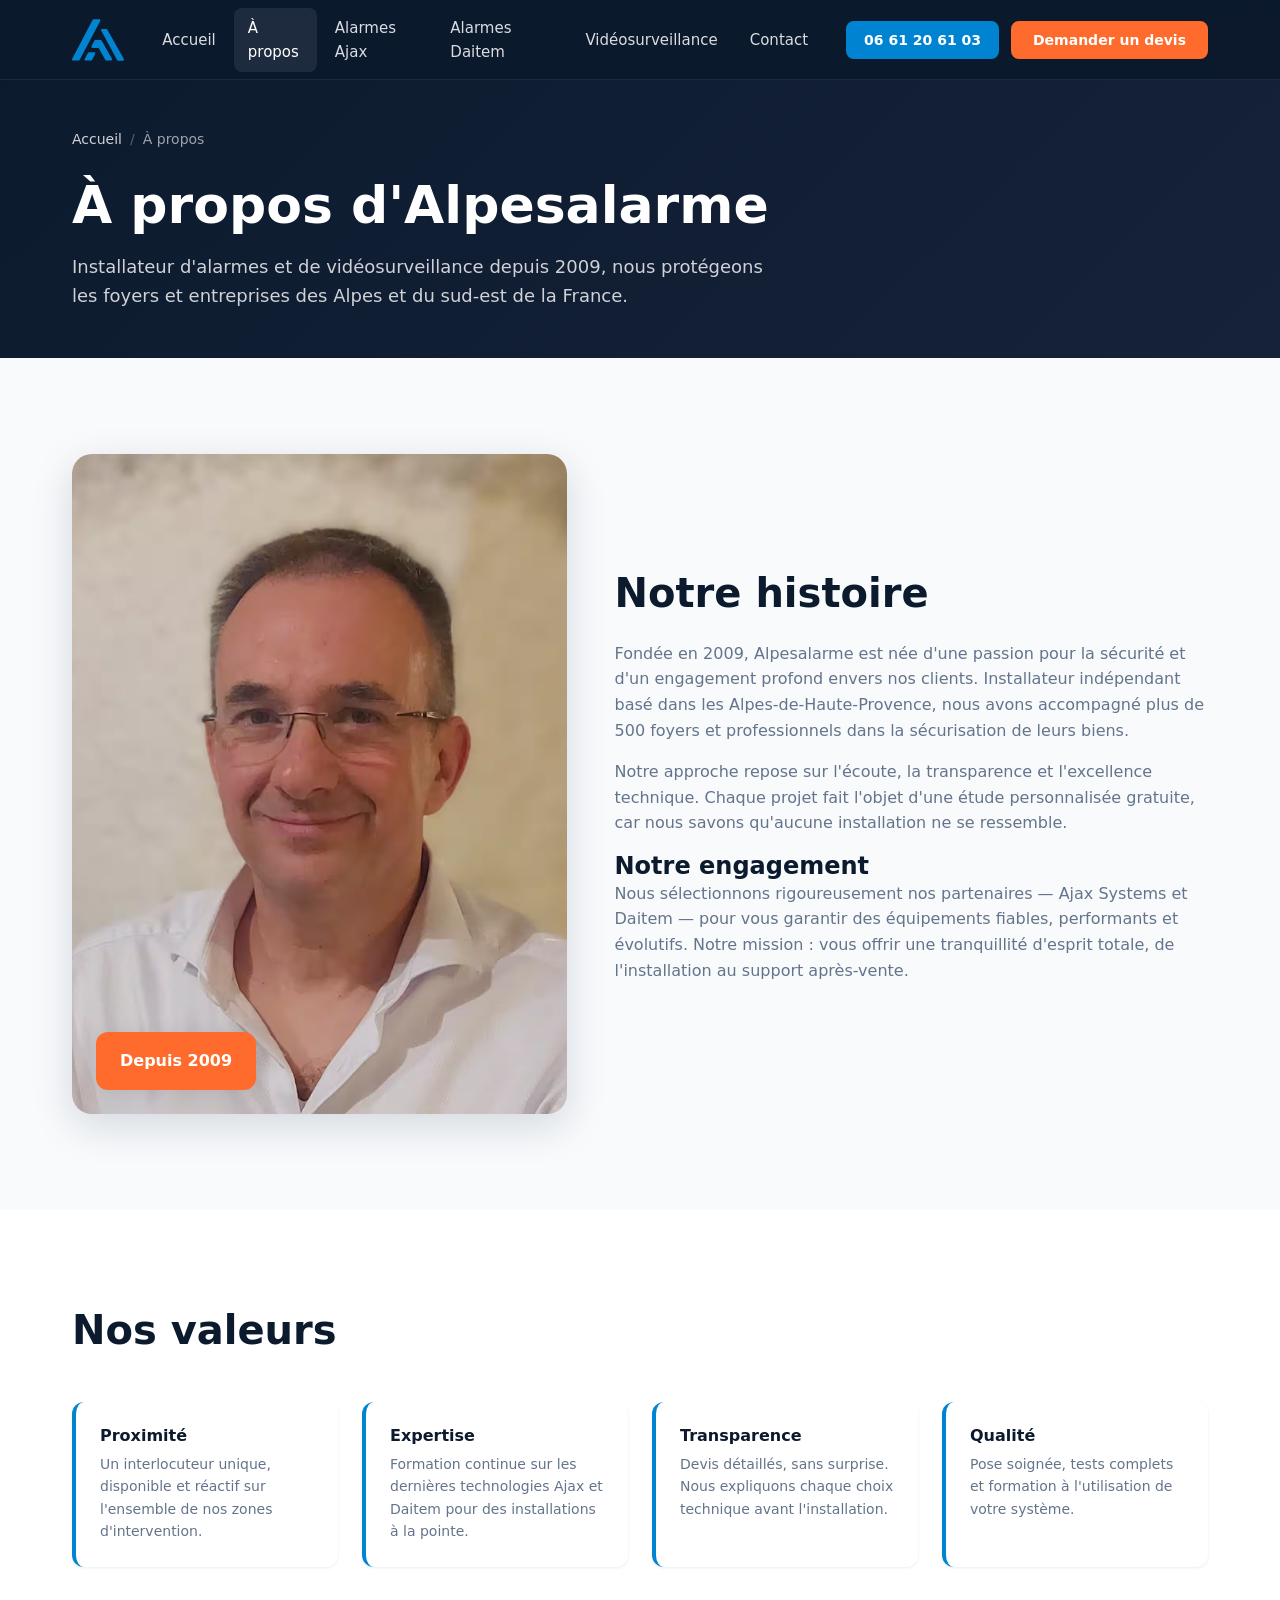
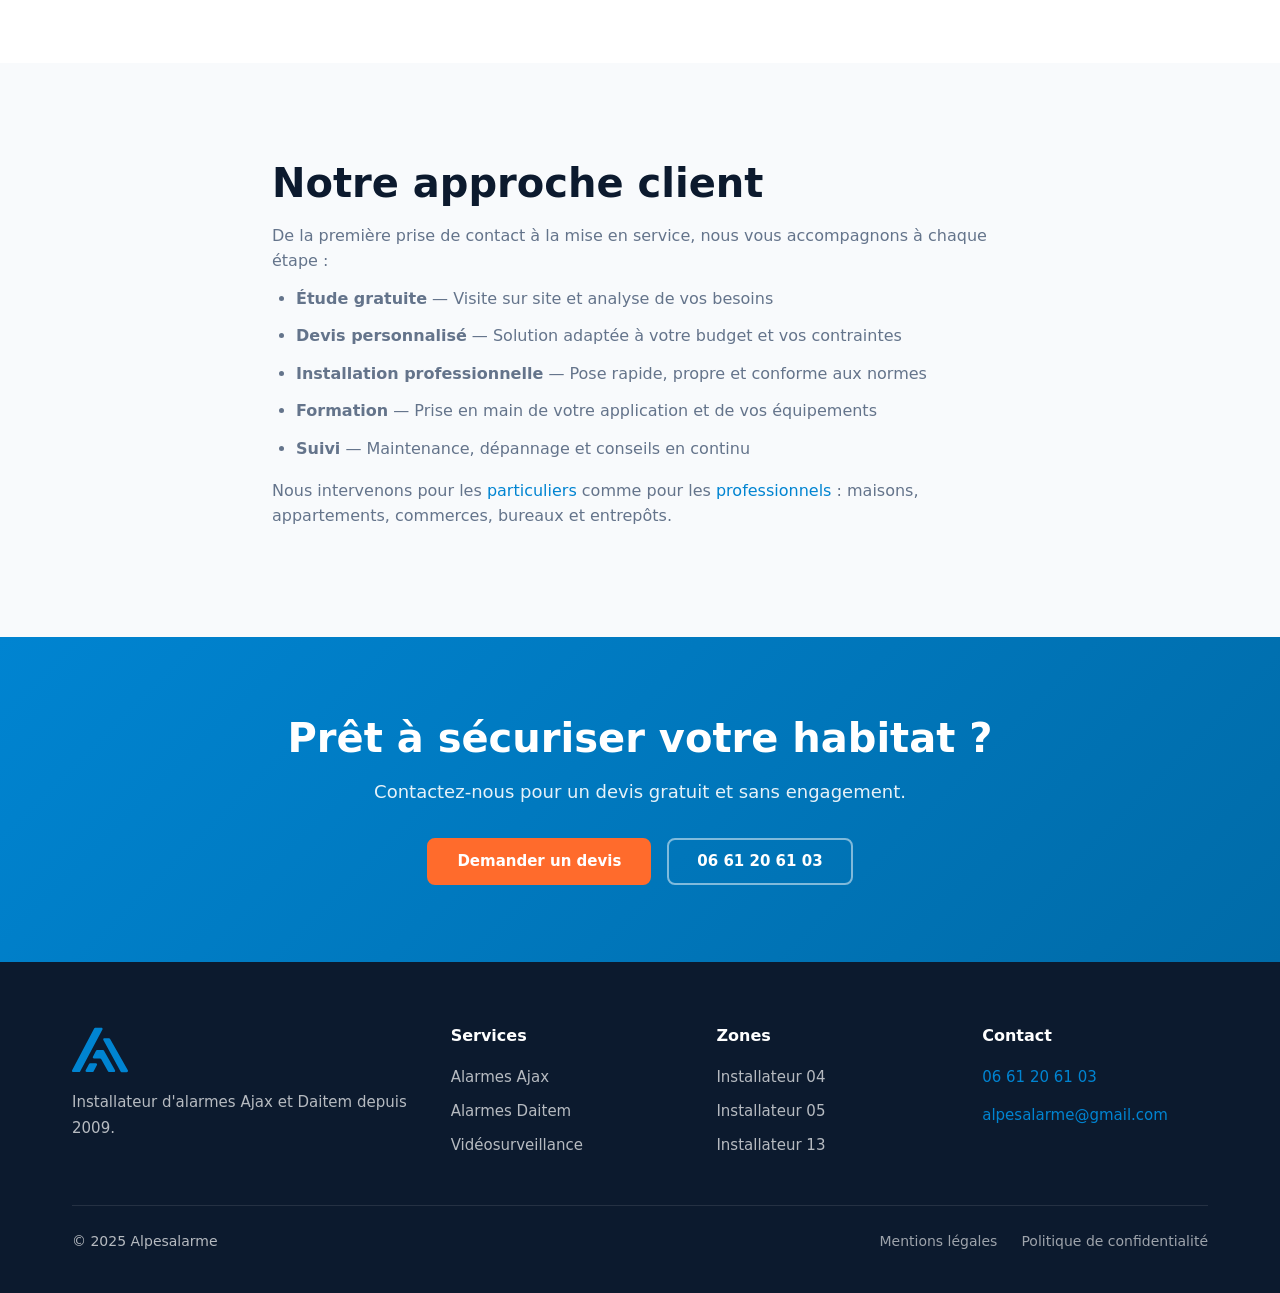
==== about.html @ 45bf49f5 "feat(UI): better UI" ====
<!DOCTYPE html>
<html lang="fr">

<head>
  <meta charset="UTF-8">
  <meta name="viewport" content="width=device-width, initial-scale=1.0">
  <title>À propos — Installateur alarme depuis 2009 | Alpesalarme</title>
  <meta name="description"
    content="Découvrez Alpesalarme, installateur d'alarmes et vidéosurveillance depuis 2009 dans les Alpes-de-Haute-Provence, Hautes-Alpes et Bouches-du-Rhône. Expertise, proximité et confiance.">
  <link rel="canonical" href="https://www.alpesalarme.fr/about.html">
  <link rel="icon" href="assets/logo.svg" type="image/svg+xml">
  <meta property="og:title" content="À propos d'Alpesalarme — Installateur depuis 2009">
  <meta property="og:description"
    content="Plus de 15 ans d'expérience en installation d'alarmes Ajax et Daitem dans le sud-est de la France.">
  <meta property="og:url" content="https://www.alpesalarme.fr/about.html">
  <meta property="og:image" content="https://www.alpesalarme.fr/assets/profile.avif">
  <link rel="stylesheet" href="css/main.css">
  <script type="application/ld+json">
  {"@context":"https://schema.org","@type":"LocalBusiness","name":"Alpesalarme","url":"https://www.alpesalarme.fr/about.html","telephone":"+33492681234","foundingDate":"2009","description":"Installateur d'alarmes et vidéosurveillance depuis 2009"}
  </script>
</head>

<body>
  <a href="#main" class="skip-link">Aller au contenu principal</a>
  <header class="header" role="banner">
    <div class="container header__inner">
      <a href="index.html" class="header__logo"><img src="assets/logo.svg" alt="Logo Alpesalarme" width="56"
          height="44"></a>
      <nav class="header__nav" aria-label="Navigation principale">
        <ul class="header__nav-list">
          <li><a href="index.html" class="header__nav-link">Accueil</a></li>
          <li><a href="about.html" class="header__nav-link header__nav-link--active">À propos</a></li>
          <li><a href="ajax.html" class="header__nav-link">Alarmes Ajax</a></li>
          <li><a href="daitem.html" class="header__nav-link">Alarmes Daitem</a></li>
          <li><a href="videosurveillance.html" class="header__nav-link">Vidéosurveillance</a></li>
          <li><a href="contact.html" class="header__nav-link">Contact</a></li>
        </ul>
      </nav>
      <div class="header__actions">
        <div class="header__phone"><a href="tel:+33661206103" class="btn btn--phone btn--sm">06 61 20 61 03</a></div>
        <a href="contact.html" class="btn btn--primary btn--sm header__cta">Demander un devis</a>
        <button class="header__burger" aria-label="Ouvrir le menu"
          aria-expanded="false"><span></span><span></span><span></span></button>
      </div>
    </div>
  </header>
  <nav class="mobile-nav" aria-label="Navigation mobile">
    <ul class="mobile-nav__list">
      <li><a href="index.html" class="mobile-nav__link">Accueil</a></li>
      <li><a href="about.html" class="mobile-nav__link">À propos</a></li>
      <li><a href="ajax.html" class="mobile-nav__link">Alarmes Ajax</a></li>
      <li><a href="daitem.html" class="mobile-nav__link">Alarmes Daitem</a></li>
      <li><a href="videosurveillance.html" class="mobile-nav__link">Vidéosurveillance</a></li>
      <li><a href="contact.html" class="mobile-nav__link">Contact</a></li>
    </ul>
    <div class="mobile-nav__cta">
      <a href="tel:+33492681234" class="btn btn--phone">Appeler</a>
      <a href="contact.html" class="btn btn--primary">Devis gratuit</a>
    </div>
  </nav>

  <main id="main">
    <header class="page-hero">
      <div class="container">
        <nav class="breadcrumb" aria-label="Fil d'Ariane">
          <a href="index.html">Accueil</a><span class="breadcrumb__sep">/</span><span>À propos</span>
        </nav>
        <h1>À propos d'Alpesalarme</h1>
        <p class="page-hero__intro">Installateur d'alarmes et de vidéosurveillance depuis 2009, nous protégeons les
          foyers et entreprises des Alpes et du sud-est de la France.</p>
      </div>
    </header>

    <section>
      <div class="container">
        <div class="about-grid">
          <div class="about__image reveal">
            <img src="assets/profile.avif" alt="Dirigeant et installateur Alpesalarme — expert sécurité depuis 2009"
              width="600" height="800" loading="eager">
            <div class="about__badge">Depuis 2009</div>
          </div>
          <div class="about__content reveal">
            <h2>Notre histoire</h2>
            <p>Fondée en 2009, Alpesalarme est née d'une passion pour la sécurité et d'un engagement profond envers nos
              clients. Installateur indépendant basé dans les Alpes-de-Haute-Provence, nous avons accompagné plus de 500
              foyers et professionnels dans la sécurisation de leurs biens.</p>
            <p>Notre approche repose sur l'écoute, la transparence et l'excellence technique. Chaque projet fait l'objet
              d'une étude personnalisée gratuite, car nous savons qu'aucune installation ne se ressemble.</p>
            <h3>Notre engagement</h3>
            <p>Nous sélectionnons rigoureusement nos partenaires — Ajax Systems et Daitem — pour vous garantir des
              équipements fiables, performants et évolutifs. Notre mission : vous offrir une tranquillité d'esprit
              totale, de l'installation au support après-vente.</p>
          </div>
        </div>
      </div>
    </section>

    <section>
      <div class="container">
        <h2 class="section-title reveal">Nos valeurs</h2>
        <div class="why-grid">
          <article class="why-item reveal">
            <h3>Proximité</h3>
            <p>Un interlocuteur unique, disponible et réactif sur l'ensemble de nos zones d'intervention.</p>
          </article>
          <article class="why-item reveal">
            <h3>Expertise</h3>
            <p>Formation continue sur les dernières technologies Ajax et Daitem pour des installations à la pointe.</p>
          </article>
          <article class="why-item reveal">
            <h3>Transparence</h3>
            <p>Devis détaillés, sans surprise. Nous expliquons chaque choix technique avant l'installation.</p>
          </article>
          <article class="why-item reveal">
            <h3>Qualité</h3>
            <p>Pose soignée, tests complets et formation à l'utilisation de votre système.</p>
          </article>
        </div>
      </div>
    </section>

    <section>
      <div class="container content-block reveal">
        <h2>Notre approche client</h2>
        <p>De la première prise de contact à la mise en service, nous vous accompagnons à chaque étape :</p>
        <ul>
          <li><strong>Étude gratuite</strong> — Visite sur site et analyse de vos besoins</li>
          <li><strong>Devis personnalisé</strong> — Solution adaptée à votre budget et vos contraintes</li>
          <li><strong>Installation professionnelle</strong> — Pose rapide, propre et conforme aux normes</li>
          <li><strong>Formation</strong> — Prise en main de votre application et de vos équipements</li>
          <li><strong>Suivi</strong> — Maintenance, dépannage et conseils en continu</li>
        </ul>
        <p>Nous intervenons pour les <a href="ajax.html">particuliers</a> comme pour les <a
            href="contact.html">professionnels</a> : maisons, appartements, commerces, bureaux et entrepôts.</p>
      </div>
    </section>

    <section class="cta-banner">
      <div class="container">
        <h2>Prêt à sécuriser votre habitat ?</h2>
        <p>Contactez-nous pour un devis gratuit et sans engagement.</p>
        <div class="cta-banner__actions">
          <a href="contact.html" class="btn btn--primary">Demander un devis</a>
          <a href="tel:+33661206103" class="btn btn--secondary">06 61 20 61 03</a>
        </div>
      </div>
    </section>
  </main>

  <footer class="footer" role="contentinfo">
    <div class="container">
      <div class="footer__grid">
        <div class="footer__brand"><img src="assets/logo.svg" alt="Alpesalarme" width="56" height="44" loading="lazy">
          <p>Installateur d'alarmes Ajax et Daitem depuis 2009.</p>
        </div>
        <div>
          <h4>Services</h4>
          <nav class="footer__links"><a href="ajax.html">Alarmes Ajax</a><a href="daitem.html">Alarmes Daitem</a><a
              href="videosurveillance.html">Vidéosurveillance</a></nav>
        </div>
        <div>
          <h4>Zones</h4>
          <nav class="footer__links"><a href="installateur-alarme-04.html">Installateur 04</a><a
              href="installateur-alarme-05.html">Installateur 05</a><a href="installateur-alarme-13.html">Installateur
              13</a></nav>
        </div>
        <div>
          <h4>Contact</h4>
          <div class="footer__contact-item"><a href="tel:+33661206103">06 61 20 61 03</a></div>
          <div class="footer__contact-item"><a href="mailto:alpesalarme@gmail.com">alpesalarme@gmail.com</a></div>
        </div>
      </div>
      <div class="footer__bottom">
        <p>&copy; 2025 Alpesalarme</p>
        <nav class="footer__legal"><a href="mentions-legales.html">Mentions légales</a><a
            href="politique-confidentialite.html">Politique de confidentialité</a></nav>
      </div>
    </div>
  </footer>
  <script src="js/main.js" defer></script>
</body>

</html>
---- css/main.css ----
/* ==========================================================================
   Alpesalarme — Styles principaux
   ========================================================================== */

:root {
  --color-primary: #0084d1;
  --color-primary-dark: #006ba8;
  --color-primary-light: #e6f4fc;
  --color-accent: #ff6b2c;
  --color-accent-dark: #e55a1f;
  --color-dark: #0c1a2e;
  --color-dark-secondary: #152238;
  --color-dark-tertiary: #1e3050;
  --color-white: #ffffff;
  --color-gray-50: #f8fafc;
  --color-gray-100: #f1f5f9;
  --color-gray-200: #e2e8f0;
  --color-gray-400: #94a3b8;
  --color-gray-600: #64748b;
  --color-gray-800: #1e293b;
  --color-success: #10b981;
  --font-sans: system-ui, -apple-system, "Segoe UI", Roboto, "Helvetica Neue", Arial, sans-serif;
  --shadow-sm: 0 1px 3px rgba(12, 26, 46, 0.08);
  --shadow-md: 0 4px 20px rgba(12, 26, 46, 0.1);
  --shadow-lg: 0 12px 40px rgba(12, 26, 46, 0.15);
  --radius-sm: 8px;
  --radius-md: 12px;
  --radius-lg: 20px;
  --header-height: 80px;
  --transition: 0.3s cubic-bezier(0.4, 0, 0.2, 1);
  --container-max: 1200px;
  --container-narrow: 900px;
}

*, *::before, *::after {
  box-sizing: border-box;
  margin: 0;
  padding: 0;
}

html {
  scroll-behavior: smooth;
  -webkit-text-size-adjust: 100%;
}

body {
  font-family: var(--font-sans);
  font-size: 1rem;
  line-height: 1.6;
  color: var(--color-gray-800);
  background: var(--color-white);
  overflow-x: hidden;
}

img {
  max-width: 100%;
  height: auto;
  display: block;
}

a {
  color: var(--color-primary);
  text-decoration: none;
  transition: color var(--transition);
}

a:hover {
  color: var(--color-primary-dark);
}

ul {
  list-style: none;
}

/* Accessibilité */
.skip-link {
  position: absolute;
  top: -100%;
  left: 1rem;
  z-index: 9999;
  padding: 0.75rem 1.25rem;
  background: var(--color-accent);
  color: var(--color-white);
  border-radius: var(--radius-sm);
  font-weight: 600;
}

.skip-link:focus {
  top: 1rem;
}

:focus-visible {
  outline: 2px solid var(--color-primary);
  outline-offset: 2px;
}

/* Typographie */
h1, h2, h3, h4 {
  color: var(--color-dark);
  line-height: 1.2;
  font-weight: 700;
}

h1 { font-size: clamp(2rem, 5vw, 3.25rem); }
h2 { font-size: clamp(1.75rem, 3.5vw, 2.5rem); }
h3 { font-size: clamp(1.25rem, 2.5vw, 1.5rem); }

p { margin-bottom: 1rem; }
p:last-child { margin-bottom: 0; }

.section-label {
  display: inline-block;
  font-size: 0.8125rem;
  font-weight: 600;
  text-transform: uppercase;
  letter-spacing: 0.1em;
  color: var(--color-primary);
  margin-bottom: 0.75rem;
}

.section-title {
  margin-bottom: 1rem;
}

.section-intro {
  font-size: 1.125rem;
  color: var(--color-gray-600);
  max-width: 640px;
}

.text-center { text-align: center; }
.text-center .section-intro { margin-inline: auto; }

/* Layout */
.container {
  width: 100%;
  max-width: var(--container-max);
  margin-inline: auto;
  padding-inline: clamp(1.25rem, 4vw, 2rem);
}

.container--narrow {
  max-width: var(--container-narrow);
}

section {
  padding-block: clamp(4rem, 8vw, 6rem);
}

section:nth-child(even) {
  background: var(--color-gray-50);
}

/* Boutons */
.btn {
  display: inline-flex;
  align-items: center;
  justify-content: center;
  gap: 0.5rem;
  padding: 0.875rem 1.75rem;
  font-family: inherit;
  font-size: 0.9375rem;
  font-weight: 600;
  line-height: 1;
  border: 2px solid transparent;
  border-radius: var(--radius-sm);
  cursor: pointer;
  transition: all var(--transition);
  white-space: nowrap;
  text-decoration: none;
}

.btn--primary {
  background: var(--color-accent);
  color: var(--color-white);
  border-color: var(--color-accent);
}

.btn--primary:hover {
  background: var(--color-accent-dark);
  border-color: var(--color-accent-dark);
  color: var(--color-white);
  transform: translateY(-2px);
  box-shadow: var(--shadow-md);
}

.btn--secondary {
  background: transparent;
  color: var(--color-white);
  border-color: rgba(255, 255, 255, 0.5);
}

.btn--secondary:hover {
  background: rgba(255, 255, 255, 0.1);
  border-color: var(--color-white);
  color: var(--color-white);
}

.btn--outline {
  background: transparent;
  color: var(--color-primary);
  border-color: var(--color-primary);
}

.btn--outline:hover {
  background: var(--color-primary);
  color: var(--color-white);
  transform: translateY(-2px);
}

.btn--dark {
  background: var(--color-dark);
  color: var(--color-white);
  border-color: var(--color-dark);
}

.btn--dark:hover {
  background: var(--color-dark-secondary);
  color: var(--color-white);
}

.btn--phone {
  background: var(--color-primary);
  color: var(--color-white);
  border-color: var(--color-primary);
}

.btn--phone:hover {
  background: var(--color-primary-dark);
  border-color: var(--color-primary-dark);
  color: var(--color-white);
}

.btn--sm {
  padding: 0.625rem 1.25rem;
  font-size: 0.875rem;
}

.btn svg {
  width: 1.125rem;
  height: 1.125rem;
  flex-shrink: 0;
}

/* Header */
.header {
  position: fixed;
  top: 0;
  left: 0;
  right: 0;
  z-index: 1000;
  height: var(--header-height);
  background: rgba(12, 26, 46, 0.95);
  backdrop-filter: blur(12px);
  -webkit-backdrop-filter: blur(12px);
  border-bottom: 1px solid rgba(255, 255, 255, 0.08);
  transition: box-shadow var(--transition);
}

.header--scrolled {
  box-shadow: var(--shadow-md);
}

.header__inner {
  display: flex;
  align-items: center;
  justify-content: space-between;
  height: 100%;
  gap: 1.5rem;
}

.header__logo img {
  height: 44px;
  width: auto;
}

.header__nav {
  display: none;
}

.header__nav-list {
  display: flex;
  align-items: center;
  gap: 0.25rem;
}

.header__nav-link {
  display: block;
  padding: 0.5rem 0.875rem;
  color: rgba(255, 255, 255, 0.85);
  font-size: 0.9375rem;
  font-weight: 500;
  border-radius: var(--radius-sm);
  transition: all var(--transition);
}

.header__nav-link:hover,
.header__nav-link--active {
  color: var(--color-white);
  background: rgba(255, 255, 255, 0.08);
}

.header__actions {
  display: flex;
  align-items: center;
  gap: 0.75rem;
}

.header__phone {
  display: none;
}

.header__phone .btn {
  padding: 0.625rem 1rem;
}

.header__burger {
  display: flex;
  flex-direction: column;
  justify-content: center;
  gap: 5px;
  width: 44px;
  height: 44px;
  background: none;
  border: none;
  cursor: pointer;
  padding: 10px;
}

.header__burger span {
  display: block;
  width: 100%;
  height: 2px;
  background: var(--color-white);
  border-radius: 2px;
  transition: all var(--transition);
}

.header__burger--open span:nth-child(1) {
  transform: translateY(7px) rotate(45deg);
}

.header__burger--open span:nth-child(2) {
  opacity: 0;
}

.header__burger--open span:nth-child(3) {
  transform: translateY(-7px) rotate(-45deg);
}

/* Mobile nav */
.mobile-nav {
  position: fixed;
  top: var(--header-height);
  left: 0;
  right: 0;
  bottom: 0;
  z-index: 999;
  background: var(--color-dark);
  padding: 2rem;
  transform: translateX(100%);
  transition: transform var(--transition);
  overflow-y: auto;
}

.mobile-nav--open {
  transform: translateX(0);
}

.mobile-nav__list {
  display: flex;
  flex-direction: column;
  gap: 0.25rem;
}

.mobile-nav__link {
  display: block;
  padding: 1rem;
  color: var(--color-white);
  font-size: 1.125rem;
  font-weight: 500;
  border-radius: var(--radius-sm);
  border-bottom: 1px solid rgba(255, 255, 255, 0.06);
}

.mobile-nav__link:hover {
  background: rgba(255, 255, 255, 0.06);
  color: var(--color-white);
}

.mobile-nav__cta {
  margin-top: 2rem;
  display: flex;
  flex-direction: column;
  gap: 0.75rem;
}

.mobile-nav__cta .btn {
  width: 100%;
  justify-content: center;
}

/* Hero */
.hero {
  position: relative;
  min-height: 100vh;
  min-height: 100dvh;
  display: flex;
  align-items: center;
  padding-top: var(--header-height);
  background: linear-gradient(135deg, var(--color-dark) 0%, var(--color-dark-secondary) 50%, var(--color-dark-tertiary) 100%);
  overflow: hidden;
}

.hero::before {
  content: "";
  position: absolute;
  inset: 0;
  background:
    radial-gradient(ellipse at 70% 50%, rgba(0, 132, 209, 0.15) 0%, transparent 60%),
    radial-gradient(ellipse at 20% 80%, rgba(255, 107, 44, 0.08) 0%, transparent 50%);
  pointer-events: none;
}

.hero__grid {
  display: grid;
  grid-template-columns: 1fr;
  gap: 3rem;
  align-items: center;
  position: relative;
  z-index: 1;
  padding-block: 4rem;
}

.hero__content {
  color: var(--color-white);
}

.hero__badge {
  display: inline-flex;
  align-items: center;
  gap: 0.5rem;
  padding: 0.5rem 1rem;
  background: rgba(0, 132, 209, 0.2);
  border: 1px solid rgba(0, 132, 209, 0.3);
  border-radius: 100px;
  font-size: 0.875rem;
  font-weight: 500;
  color: var(--color-primary-light);
  margin-bottom: 1.5rem;
}

.hero__badge::before {
  content: "";
  width: 8px;
  height: 8px;
  background: var(--color-success);
  border-radius: 50%;
  animation: pulse 2s infinite;
}

@keyframes pulse {
  0%, 100% { opacity: 1; }
  50% { opacity: 0.5; }
}

.hero h1 {
  color: var(--color-white);
  margin-bottom: 1.25rem;
}

.hero__subtitle {
  font-size: clamp(1.0625rem, 2vw, 1.25rem);
  color: rgba(255, 255, 255, 0.8);
  margin-bottom: 2rem;
  max-width: 540px;
}

.hero__cta {
  display: flex;
  flex-wrap: wrap;
  gap: 1rem;
  margin-bottom: 2.5rem;
}

.hero__trust {
  display: flex;
  flex-wrap: wrap;
  gap: 1.5rem;
}

.hero__trust-item {
  display: flex;
  align-items: center;
  gap: 0.5rem;
  font-size: 0.875rem;
  color: rgba(255, 255, 255, 0.7);
}

.hero__trust-item svg {
  width: 1.25rem;
  height: 1.25rem;
  color: var(--color-primary);
}

.hero__visual {
  position: relative;
}

.hero__image-wrapper {
  position: relative;
  border-radius: var(--radius-lg);
  overflow: hidden;
  box-shadow: var(--shadow-lg);
  aspect-ratio: 4/3;
  background: var(--color-dark-tertiary);
}

.hero__image-wrapper img {
  width: 100%;
  height: 100%;
  object-fit: cover;
}

.hero__image-overlay {
  position: absolute;
  inset: 0;
  background: linear-gradient(to top, rgba(12, 26, 46, 0.6) 0%, transparent 50%);
}

.hero__floating-card {
  position: absolute;
  bottom: 1.5rem;
  left: 1.5rem;
  right: 1.5rem;
  padding: 1rem 1.25rem;
  background: rgba(255, 255, 255, 0.95);
  backdrop-filter: blur(8px);
  border-radius: var(--radius-md);
  display: flex;
  align-items: center;
  gap: 1rem;
  box-shadow: var(--shadow-md);
}

.hero__floating-card svg {
  width: 2.5rem;
  height: 2.5rem;
  color: var(--color-primary);
  flex-shrink: 0;
}

.hero__floating-card strong {
  display: block;
  color: var(--color-dark);
  font-size: 0.9375rem;
}

.hero__floating-card span {
  font-size: 0.8125rem;
  color: var(--color-gray-600);
}

/* Page hero (sous-pages) */
.page-hero {
  padding-top: calc(var(--header-height) + 3rem);
  padding-bottom: 3rem;
  background: linear-gradient(135deg, var(--color-dark) 0%, var(--color-dark-secondary) 100%);
  color: var(--color-white);
}

.page-hero h1 {
  color: var(--color-white);
  margin-bottom: 1rem;
}

.page-hero__intro {
  font-size: 1.125rem;
  color: rgba(255, 255, 255, 0.8);
  max-width: 700px;
}

.breadcrumb {
  display: flex;
  flex-wrap: wrap;
  gap: 0.5rem;
  font-size: 0.875rem;
  margin-bottom: 1.5rem;
  color: rgba(255, 255, 255, 0.6);
}

.breadcrumb a {
  color: rgba(255, 255, 255, 0.8);
}

.breadcrumb a:hover {
  color: var(--color-white);
}

.breadcrumb__sep {
  opacity: 0.5;
}

/* Grilles & cartes */
.grid {
  display: grid;
  gap: 1.5rem;
}

.grid--2 { grid-template-columns: repeat(auto-fit, minmax(280px, 1fr)); }
.grid--3 { grid-template-columns: repeat(auto-fit, minmax(260px, 1fr)); }
.grid--4 { grid-template-columns: repeat(auto-fit, minmax(220px, 1fr)); }

.card {
  background: var(--color-white);
  border-radius: var(--radius-md);
  padding: 2rem;
  box-shadow: var(--shadow-sm);
  border: 1px solid var(--color-gray-200);
  transition: all var(--transition);
}

.card:hover {
  transform: translateY(-4px);
  box-shadow: var(--shadow-md);
  border-color: transparent;
}

.card__icon {
  width: 3.5rem;
  height: 3.5rem;
  display: flex;
  align-items: center;
  justify-content: center;
  background: var(--color-primary-light);
  border-radius: var(--radius-sm);
  margin-bottom: 1.25rem;
  color: var(--color-primary);
}

.card__icon svg {
  width: 1.75rem;
  height: 1.75rem;
}

.card h3 {
  margin-bottom: 0.75rem;
}

.card p {
  color: var(--color-gray-600);
  font-size: 0.9375rem;
}

.card__link {
  display: inline-flex;
  align-items: center;
  gap: 0.375rem;
  margin-top: 1rem;
  font-size: 0.875rem;
  font-weight: 600;
}

.card__link svg {
  width: 1rem;
  height: 1rem;
  transition: transform var(--transition);
}

.card:hover .card__link svg {
  transform: translateX(4px);
}

/* Expertise */
.expertise-grid {
  display: grid;
  grid-template-columns: repeat(auto-fit, minmax(240px, 1fr));
  gap: 2rem;
  margin-top: 3rem;
}

.expertise-item {
  text-align: center;
  padding: 2rem 1.5rem;
}

.expertise-item__icon {
  width: 4rem;
  height: 4rem;
  margin: 0 auto 1.25rem;
  display: flex;
  align-items: center;
  justify-content: center;
  background: linear-gradient(135deg, var(--color-primary) 0%, var(--color-primary-dark) 100%);
  border-radius: 50%;
  color: var(--color-white);
}

.expertise-item__icon svg {
  width: 1.75rem;
  height: 1.75rem;
}

.expertise-item h3 {
  margin-bottom: 0.5rem;
  font-size: 1.125rem;
}

.expertise-item p {
  color: var(--color-gray-600);
  font-size: 0.9375rem;
}

/* Marques */
.brands {
  display: grid;
  grid-template-columns: 1fr;
  gap: 2rem;
  margin-top: 3rem;
}

.brand-card {
  display: grid;
  grid-template-columns: 1fr;
  gap: 2rem;
  padding: 2.5rem;
  background: var(--color-white);
  border-radius: var(--radius-lg);
  box-shadow: var(--shadow-sm);
  border: 1px solid var(--color-gray-200);
  align-items: center;
}

.brand-card__header {
  display: flex;
  align-items: center;
  gap: 1rem;
  margin-bottom: 1rem;
}

.brand-card__logo {
  width: 3.5rem;
  height: 3.5rem;
  display: flex;
  align-items: center;
  justify-content: center;
  background: var(--color-primary-light);
  border-radius: var(--radius-sm);
  font-weight: 800;
  font-size: 1.25rem;
  color: var(--color-primary);
}

.brand-card__features {
  display: grid;
  gap: 0.75rem;
  margin: 1.5rem 0;
}

.brand-card__feature {
  display: flex;
  align-items: flex-start;
  gap: 0.75rem;
  font-size: 0.9375rem;
}

.brand-card__feature svg {
  width: 1.25rem;
  height: 1.25rem;
  color: var(--color-success);
  flex-shrink: 0;
  margin-top: 0.125rem;
}

/* Pourquoi nous */
.why-grid {
  display: grid;
  grid-template-columns: repeat(auto-fit, minmax(200px, 1fr));
  gap: 1.5rem;
  margin-top: 3rem;
}

.why-item {
  padding: 1.5rem;
  background: var(--color-white);
  border-radius: var(--radius-md);
  border-left: 4px solid var(--color-primary);
  box-shadow: var(--shadow-sm);
}

.why-item h3 {
  font-size: 1rem;
  margin-bottom: 0.5rem;
}

.why-item p {
  font-size: 0.875rem;
  color: var(--color-gray-600);
}

/* Zone d'intervention */
.zone {
  display: grid;
  grid-template-columns: 1fr;
  gap: 3rem;
  align-items: center;
  margin-top: 3rem;
}

.zone__map {
  position: relative;
  aspect-ratio: 4/3;
  background: linear-gradient(135deg, var(--color-dark-secondary) 0%, var(--color-dark-tertiary) 100%);
  border-radius: var(--radius-lg);
  overflow: hidden;
  display: flex;
  align-items: center;
  justify-content: center;
}

.zone__map svg {
  width: 80%;
  height: auto;
  opacity: 0.9;
}

.zone__departments {
  display: grid;
  gap: 1rem;
}

.zone__dept {
  display: flex;
  align-items: center;
  gap: 1rem;
  padding: 1.25rem 1.5rem;
  background: var(--color-white);
  border-radius: var(--radius-md);
  border: 1px solid var(--color-gray-200);
  transition: all var(--transition);
  text-decoration: none;
  color: inherit;
}

.zone__map img {
  width: 80%;
  height: auto;
}

.zone__dept:hover {
  border-color: var(--color-primary);
  box-shadow: var(--shadow-sm);
}

.zone__dept-code {
  width: 3rem;
  height: 3rem;
  display: flex;
  align-items: center;
  justify-content: center;
  background: var(--color-primary);
  color: var(--color-white);
  font-weight: 700;
  font-size: 1.125rem;
  border-radius: var(--radius-sm);
  flex-shrink: 0;
}

.zone__dept h3 {
  font-size: 1rem;
  margin-bottom: 0.125rem;
}

.zone__dept p {
  font-size: 0.875rem;
  color: var(--color-gray-600);
  margin: 0;
}

/* Témoignages */
.testimonials {
  display: grid;
  grid-template-columns: repeat(auto-fit, minmax(300px, 1fr));
  gap: 1.5rem;
  margin-top: 3rem;
}

.testimonial {
  padding: 2rem;
  background: var(--color-white);
  border-radius: var(--radius-md);
  box-shadow: var(--shadow-sm);
  border: 1px solid var(--color-gray-200);
}

.testimonial__stars {
  display: flex;
  gap: 0.25rem;
  margin-bottom: 1rem;
  color: #fbbf24;
}

.testimonial__stars svg {
  width: 1.125rem;
  height: 1.125rem;
  fill: currentColor;
}

.testimonial__text {
  font-size: 0.9375rem;
  color: var(--color-gray-600);
  font-style: italic;
  margin-bottom: 1.25rem;
  line-height: 1.7;
}

.testimonial__author {
  display: flex;
  align-items: center;
  gap: 0.75rem;
}

.testimonial__avatar {
  width: 2.5rem;
  height: 2.5rem;
  border-radius: 50%;
  background: var(--color-primary-light);
  display: flex;
  align-items: center;
  justify-content: center;
  font-weight: 700;
  color: var(--color-primary);
  font-size: 0.875rem;
}

.testimonial__name {
  font-weight: 600;
  font-size: 0.9375rem;
  color: var(--color-dark);
}

.testimonial__location {
  font-size: 0.8125rem;
  color: var(--color-gray-600);
}

/* FAQ */
.faq {
  max-width: 800px;
  margin: 3rem auto 0;
}

.faq__item {
  border-bottom: 1px solid var(--color-gray-200);
}

.faq__question {
  width: 100%;
  display: flex;
  align-items: center;
  justify-content: space-between;
  gap: 1rem;
  padding: 1.25rem 0;
  background: none;
  border: none;
  font-family: inherit;
  font-size: 1.0625rem;
  font-weight: 600;
  color: var(--color-dark);
  text-align: left;
  cursor: pointer;
  transition: color var(--transition);
}

.faq__question:hover {
  color: var(--color-primary);
}

.faq__icon {
  width: 1.5rem;
  height: 1.5rem;
  flex-shrink: 0;
  transition: transform var(--transition);
  color: var(--color-primary);
}

.faq__item--open .faq__icon {
  transform: rotate(45deg);
}

.faq__answer {
  max-height: 0;
  overflow: hidden;
  transition: max-height 0.4s ease, padding 0.4s ease;
}

.faq__item--open .faq__answer {
  max-height: 500px;
  padding-bottom: 1.25rem;
}

.faq__answer p {
  color: var(--color-gray-600);
  font-size: 0.9375rem;
  line-height: 1.7;
}

/* À propos */
.about-grid {
  display: grid;
  grid-template-columns: 1fr;
  gap: 3rem;
  align-items: center;
}

.about__image {
  position: relative;
  border-radius: var(--radius-lg);
  overflow: hidden;
  box-shadow: var(--shadow-lg);
}

.about__image img {
  width: 100%;
  aspect-ratio: 3/4;
  object-fit: cover;
}

.about__badge {
  position: absolute;
  bottom: 1.5rem;
  left: 1.5rem;
  padding: 1rem 1.5rem;
  background: var(--color-accent);
  color: var(--color-white);
  border-radius: var(--radius-md);
  font-weight: 700;
  box-shadow: var(--shadow-md);
}

.about__content h2 {
  margin-bottom: 1.5rem;
}

.about__content p {
  color: var(--color-gray-600);
  margin-bottom: 1rem;
}

.about__stats {
  display: grid;
  grid-template-columns: repeat(3, 1fr);
  gap: 1.5rem;
  margin-top: 2rem;
  padding-top: 2rem;
  border-top: 1px solid var(--color-gray-200);
}

.about__stat strong {
  display: block;
  font-size: 2rem;
  color: var(--color-primary);
  line-height: 1;
  margin-bottom: 0.25rem;
}

.about__stat span {
  font-size: 0.875rem;
  color: var(--color-gray-600);
}

/* Contact */
.contact-grid {
  display: grid;
  grid-template-columns: 1fr;
  gap: 3rem;
  margin-top: 3rem;
}

.contact__info {
  display: grid;
  gap: 1.5rem;
}

.contact__item {
  display: flex;
  gap: 1rem;
  padding: 1.5rem;
  background: var(--color-white);
  border-radius: var(--radius-md);
  border: 1px solid var(--color-gray-200);
}

.contact__item-icon {
  width: 3rem;
  height: 3rem;
  display: flex;
  align-items: center;
  justify-content: center;
  background: var(--color-primary-light);
  border-radius: var(--radius-sm);
  color: var(--color-primary);
  flex-shrink: 0;
}

.contact__item-icon svg {
  width: 1.5rem;
  height: 1.5rem;
}

.contact__item h3 {
  font-size: 1rem;
  margin-bottom: 0.25rem;
}

.contact__item p,
.contact__item a {
  font-size: 0.9375rem;
  color: var(--color-gray-600);
}

.contact__item a {
  font-weight: 600;
  color: var(--color-primary);
}

/* Formulaire */
.form {
  background: var(--color-white);
  padding: 2.5rem;
  border-radius: var(--radius-lg);
  box-shadow: var(--shadow-md);
  border: 1px solid var(--color-gray-200);
}

.form__group {
  margin-bottom: 1.25rem;
}

.form__label {
  display: block;
  font-size: 0.875rem;
  font-weight: 600;
  color: var(--color-dark);
  margin-bottom: 0.5rem;
}

.form__input,
.form__textarea,
.form__select {
  width: 100%;
  padding: 0.875rem 1rem;
  font-family: inherit;
  font-size: 1rem;
  color: var(--color-gray-800);
  background: var(--color-gray-50);
  border: 1px solid var(--color-gray-200);
  border-radius: var(--radius-sm);
  transition: all var(--transition);
}

.form__input:focus,
.form__textarea:focus,
.form__select:focus {
  outline: none;
  border-color: var(--color-primary);
  background: var(--color-white);
  box-shadow: 0 0 0 3px rgba(0, 132, 209, 0.15);
}

.form__input--error {
  border-color: #ef4444;
}

.form__error {
  font-size: 0.8125rem;
  color: #ef4444;
  margin-top: 0.375rem;
}

.form__textarea {
  min-height: 140px;
  resize: vertical;
}

.form__row {
  display: grid;
  grid-template-columns: 1fr;
  gap: 1.25rem;
}

.form__success {
  padding: 1rem 1.25rem;
  background: #ecfdf5;
  border: 1px solid #a7f3d0;
  border-radius: var(--radius-sm);
  color: #065f46;
  font-size: 0.9375rem;
  margin-bottom: 1.25rem;
  display: none;
}

.form__success--visible {
  display: block;
}

/* CTA bandeau */
.cta-banner {
  background: linear-gradient(135deg, var(--color-primary) 0%, var(--color-primary-dark) 100%);
  color: var(--color-white);
  text-align: center;
  padding-block: clamp(3rem, 6vw, 5rem);
}

.cta-banner h2 {
  color: var(--color-white);
  margin-bottom: 1rem;
}

.cta-banner p {
  color: rgba(255, 255, 255, 0.9);
  font-size: 1.125rem;
  max-width: 600px;
  margin: 0 auto 2rem;
}

.cta-banner__actions {
  display: flex;
  flex-wrap: wrap;
  gap: 1rem;
  justify-content: center;
}

/* Contenu page */
.content-block {
  max-width: 800px;
}

.content-block h2 {
  margin-top: 2.5rem;
  margin-bottom: 1rem;
}

.content-block h2:first-child {
  margin-top: 0;
}

.content-block h3 {
  margin-top: 2rem;
  margin-bottom: 0.75rem;
}

.content-block p,
.content-block li {
  color: var(--color-gray-600);
  margin-bottom: 0.75rem;
}

.content-block ul {
  list-style: disc;
  padding-left: 1.5rem;
  margin-bottom: 1rem;
}

.feature-list {
  display: grid;
  gap: 1rem;
  margin: 2rem 0;
}

.feature-list__item {
  display: flex;
  gap: 1rem;
  padding: 1.25rem;
  background: var(--color-gray-50);
  border-radius: var(--radius-md);
}

.feature-list__item svg {
  width: 1.5rem;
  height: 1.5rem;
  color: var(--color-primary);
  flex-shrink: 0;
  margin-top: 0.125rem;
}

.use-cases {
  display: grid;
  grid-template-columns: repeat(auto-fit, minmax(250px, 1fr));
  gap: 1.5rem;
  margin: 2rem 0;
}

.use-case {
  padding: 1.5rem;
  background: var(--color-white);
  border-radius: var(--radius-md);
  border: 1px solid var(--color-gray-200);
}

.use-case h3 {
  font-size: 1.0625rem;
  margin-bottom: 0.5rem;
}

.use-case p {
  font-size: 0.875rem;
  color: var(--color-gray-600);
}

/* Footer */
.footer {
  background: var(--color-dark);
  color: rgba(255, 255, 255, 0.7);
  padding-top: 4rem;
}

.footer__grid {
  display: grid;
  grid-template-columns: 1fr;
  gap: 2.5rem;
  padding-bottom: 3rem;
  border-bottom: 1px solid rgba(255, 255, 255, 0.1);
}

.footer__brand img {
  height: 48px;
  margin-bottom: 1rem;
}

.footer__brand p {
  font-size: 0.9375rem;
  line-height: 1.7;
}

.footer h4 {
  color: var(--color-white);
  font-size: 1rem;
  margin-bottom: 1.25rem;
}

.footer__links {
  display: grid;
  gap: 0.625rem;
}

.footer__links a {
  color: rgba(255, 255, 255, 0.7);
  font-size: 0.9375rem;
  transition: color var(--transition);
}

.footer__links a:hover {
  color: var(--color-white);
}

.footer__contact-item {
  display: flex;
  gap: 0.75rem;
  margin-bottom: 0.875rem;
  font-size: 0.9375rem;
}

.footer__contact-item svg {
  width: 1.25rem;
  height: 1.25rem;
  color: var(--color-primary);
  flex-shrink: 0;
  margin-top: 0.125rem;
}

.footer__bottom {
  display: flex;
  flex-direction: column;
  gap: 1rem;
  padding-block: 1.5rem;
  font-size: 0.875rem;
  text-align: center;
}

.footer__legal {
  display: flex;
  flex-wrap: wrap;
  gap: 1.5rem;
  justify-content: center;
}

.footer__legal a {
  color: rgba(255, 255, 255, 0.6);
}

.footer__legal a:hover {
  color: var(--color-white);
}

/* Animations scroll */
.reveal {
  opacity: 0;
  transform: translateY(24px);
  transition: opacity 0.6s ease, transform 0.6s ease;
}

.reveal--visible {
  opacity: 1;
  transform: translateY(0);
}

/* Utilitaires */
.sr-only {
  position: absolute;
  width: 1px;
  height: 1px;
  padding: 0;
  margin: -1px;
  overflow: hidden;
  clip: rect(0, 0, 0, 0);
  white-space: nowrap;
  border: 0;
}

.mt-2 { margin-top: 2rem; }
.mb-3 { margin-bottom: 3rem; }

/* Responsive */
@media (min-width: 640px) {
  .form__row {
    grid-template-columns: 1fr 1fr;
  }

  .header__phone--mobile {
    display: none;
  }
}

@media (min-width: 768px) {
  .hero__grid {
    grid-template-columns: 1fr 1fr;
  }

  .brands {
    grid-template-columns: 1fr 1fr;
  }

  .brand-card {
    grid-template-columns: 1fr;
  }

  .zone {
    grid-template-columns: 1fr 1fr;
  }

  .about-grid {
    grid-template-columns: 1fr 1.2fr;
  }

  .contact-grid {
    grid-template-columns: 1fr 1.2fr;
  }

  .footer__grid {
    grid-template-columns: 1.5fr 1fr 1fr 1fr;
  }

  .footer__bottom {
    flex-direction: row;
    justify-content: space-between;
    text-align: left;
  }
}

@media (min-width: 1024px) {
  .header__nav {
    display: block;
  }

  .header__burger {
    display: none;
  }

  .header__phone {
    display: block;
  }

  .header__cta {
    display: inline-flex;
  }
}

@media (max-width: 1023px) {
  .header__cta {
    display: none;
  }
}

@media (prefers-reduced-motion: reduce) {
  html { scroll-behavior: auto; }
  *, *::before, *::after {
    animation-duration: 0.01ms !important;
    transition-duration: 0.01ms !important;
  }
  .reveal {
    opacity: 1;
    transform: none;
  }
}
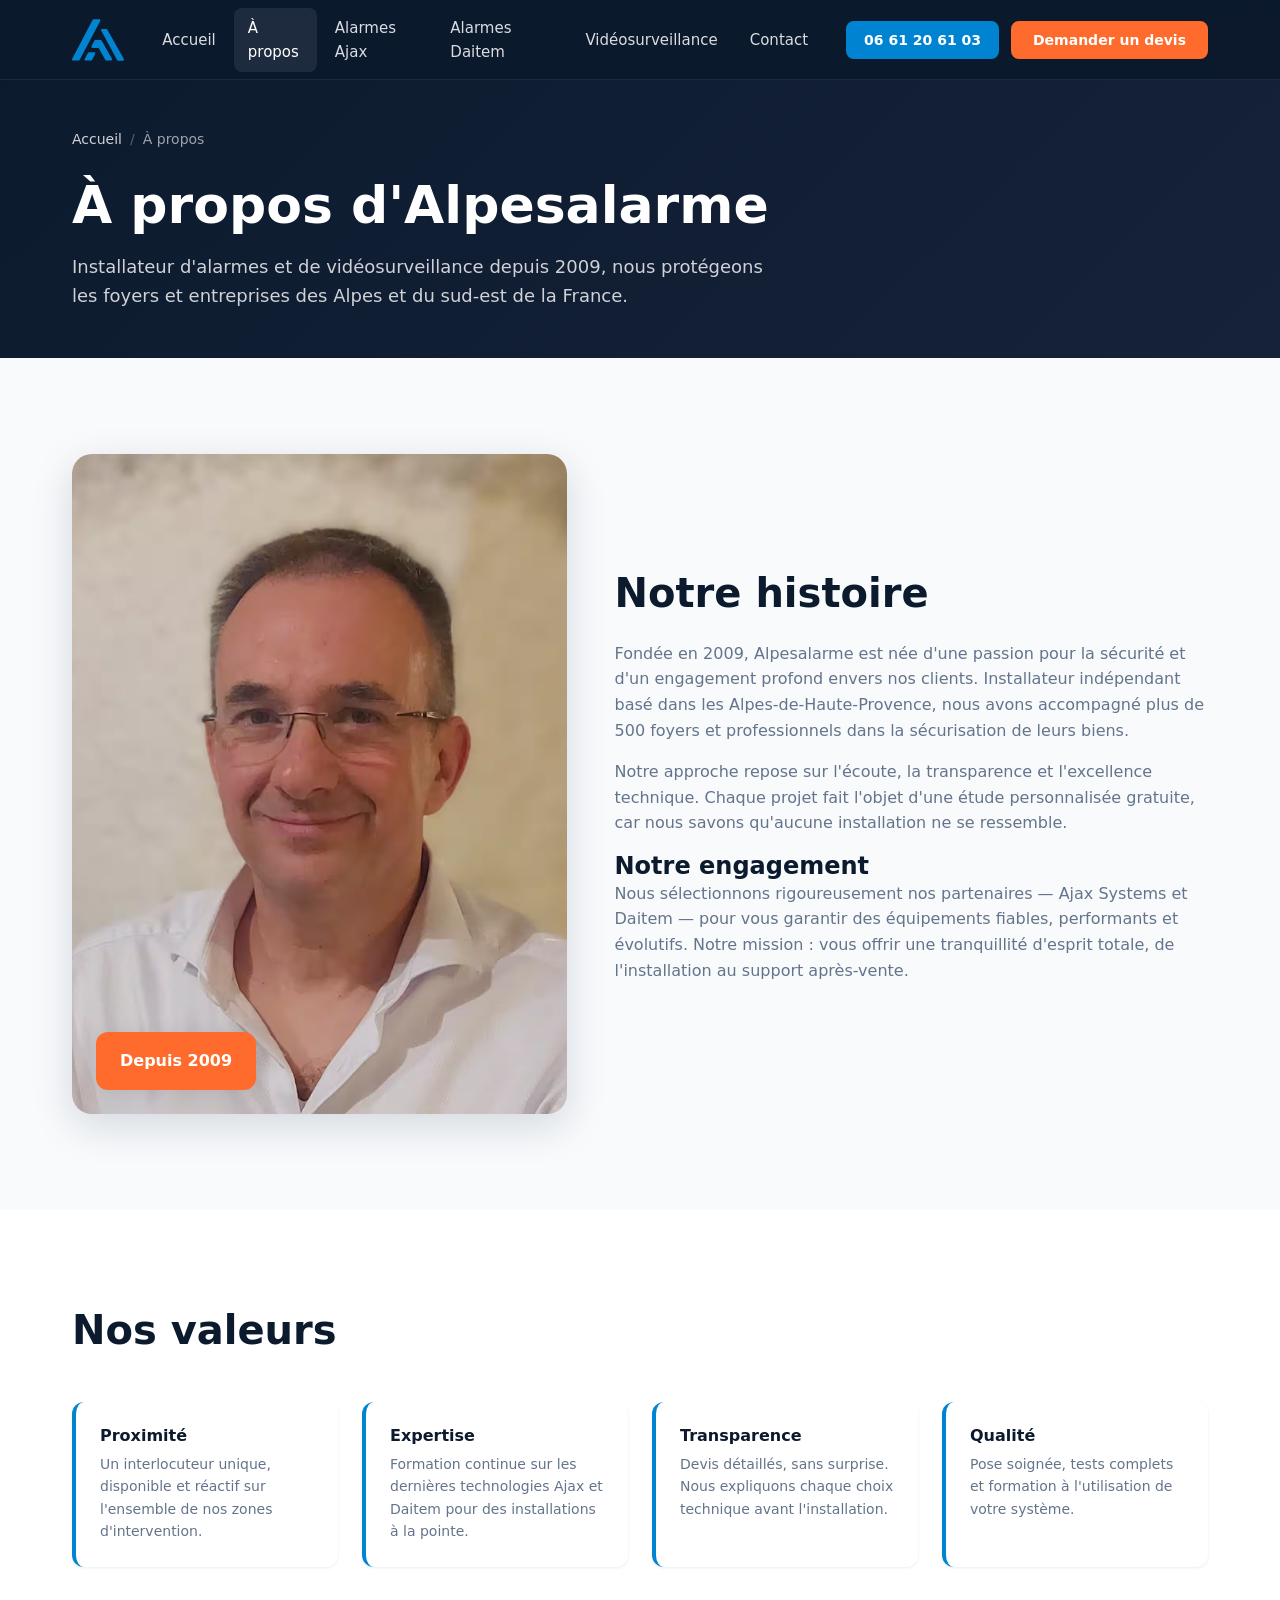
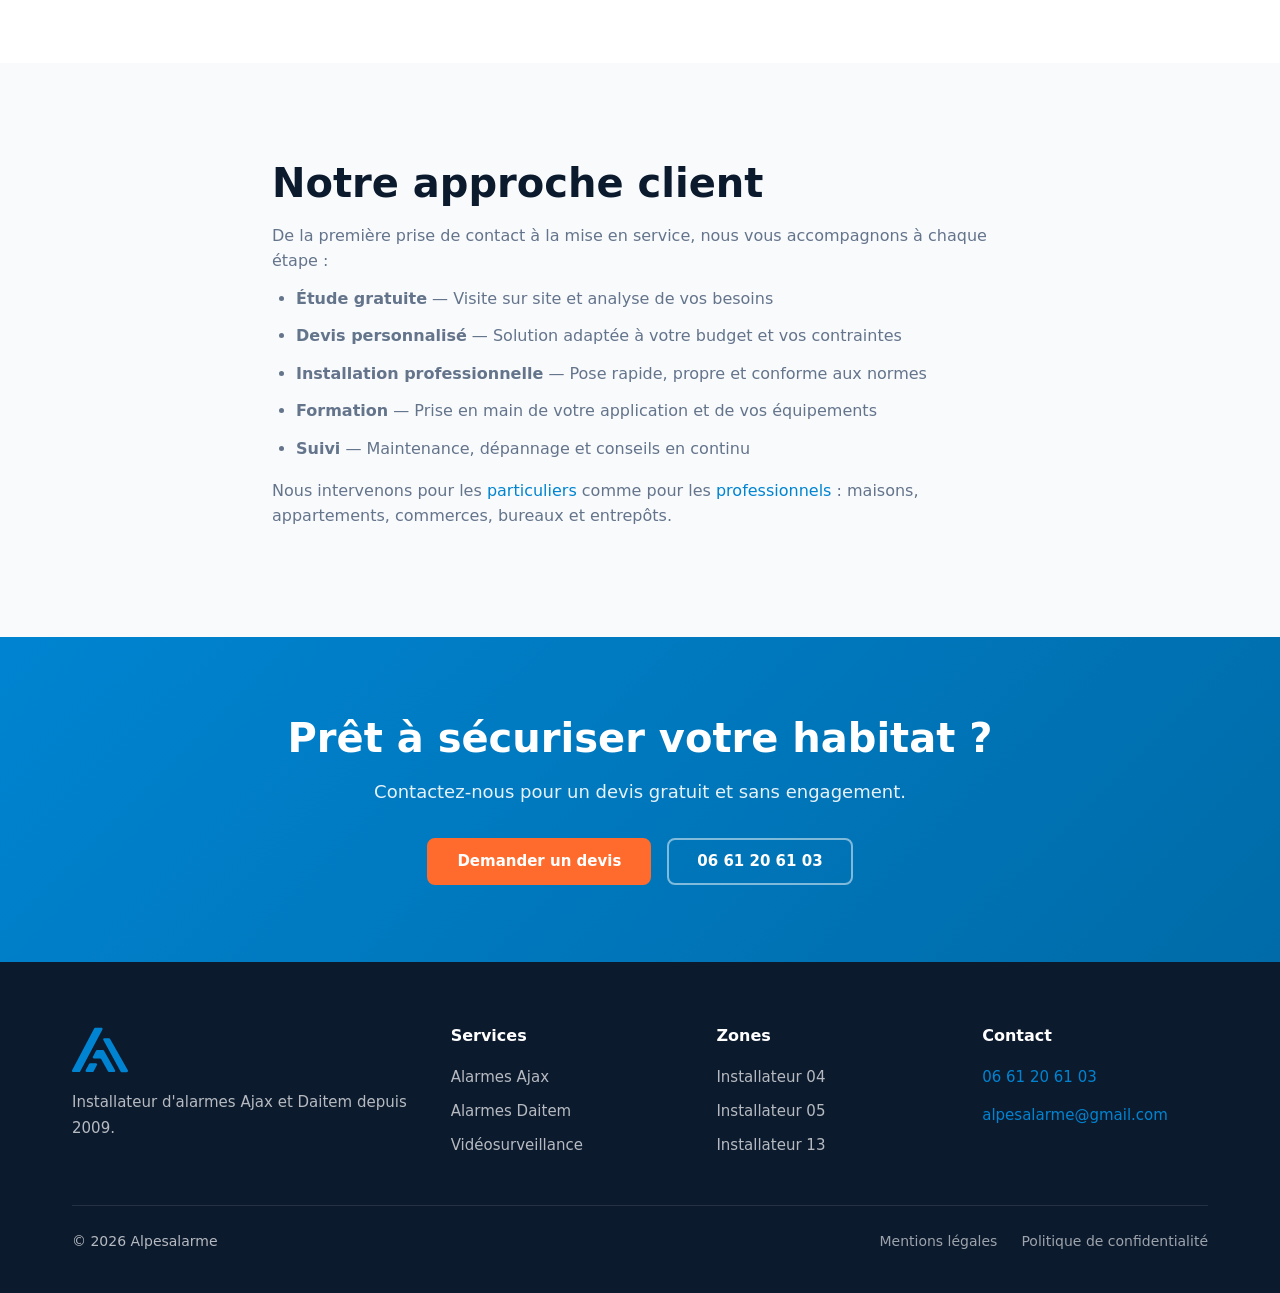
==== commit 6ad180dd: "chore(2026)" ====
--- a/about.html
+++ b/about.html
@@ -171,7 +171,7 @@
         </div>
       </div>
       <div class="footer__bottom">
-        <p>&copy; 2025 Alpesalarme</p>
+        <p>&copy; 2026 Alpesalarme</p>
         <nav class="footer__legal"><a href="mentions-legales.html">Mentions légales</a><a
             href="politique-confidentialite.html">Politique de confidentialité</a></nav>
       </div>
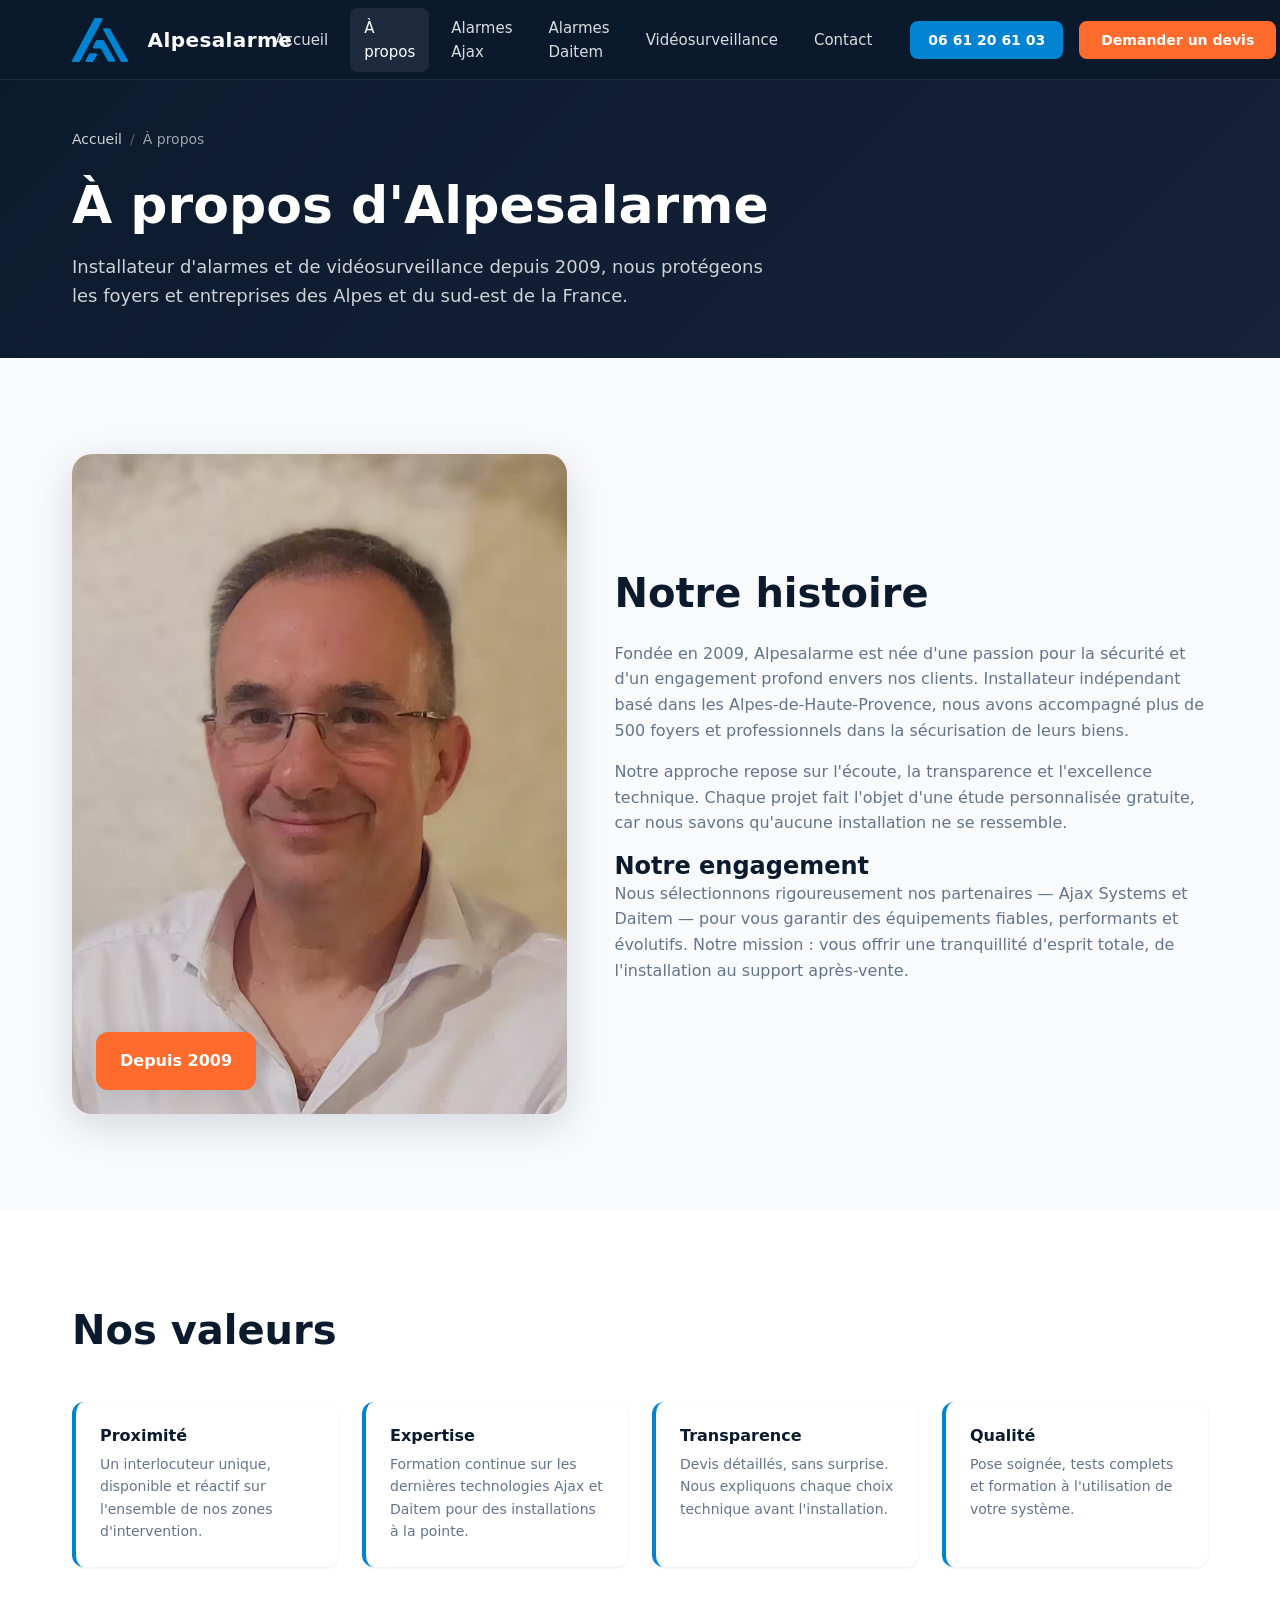
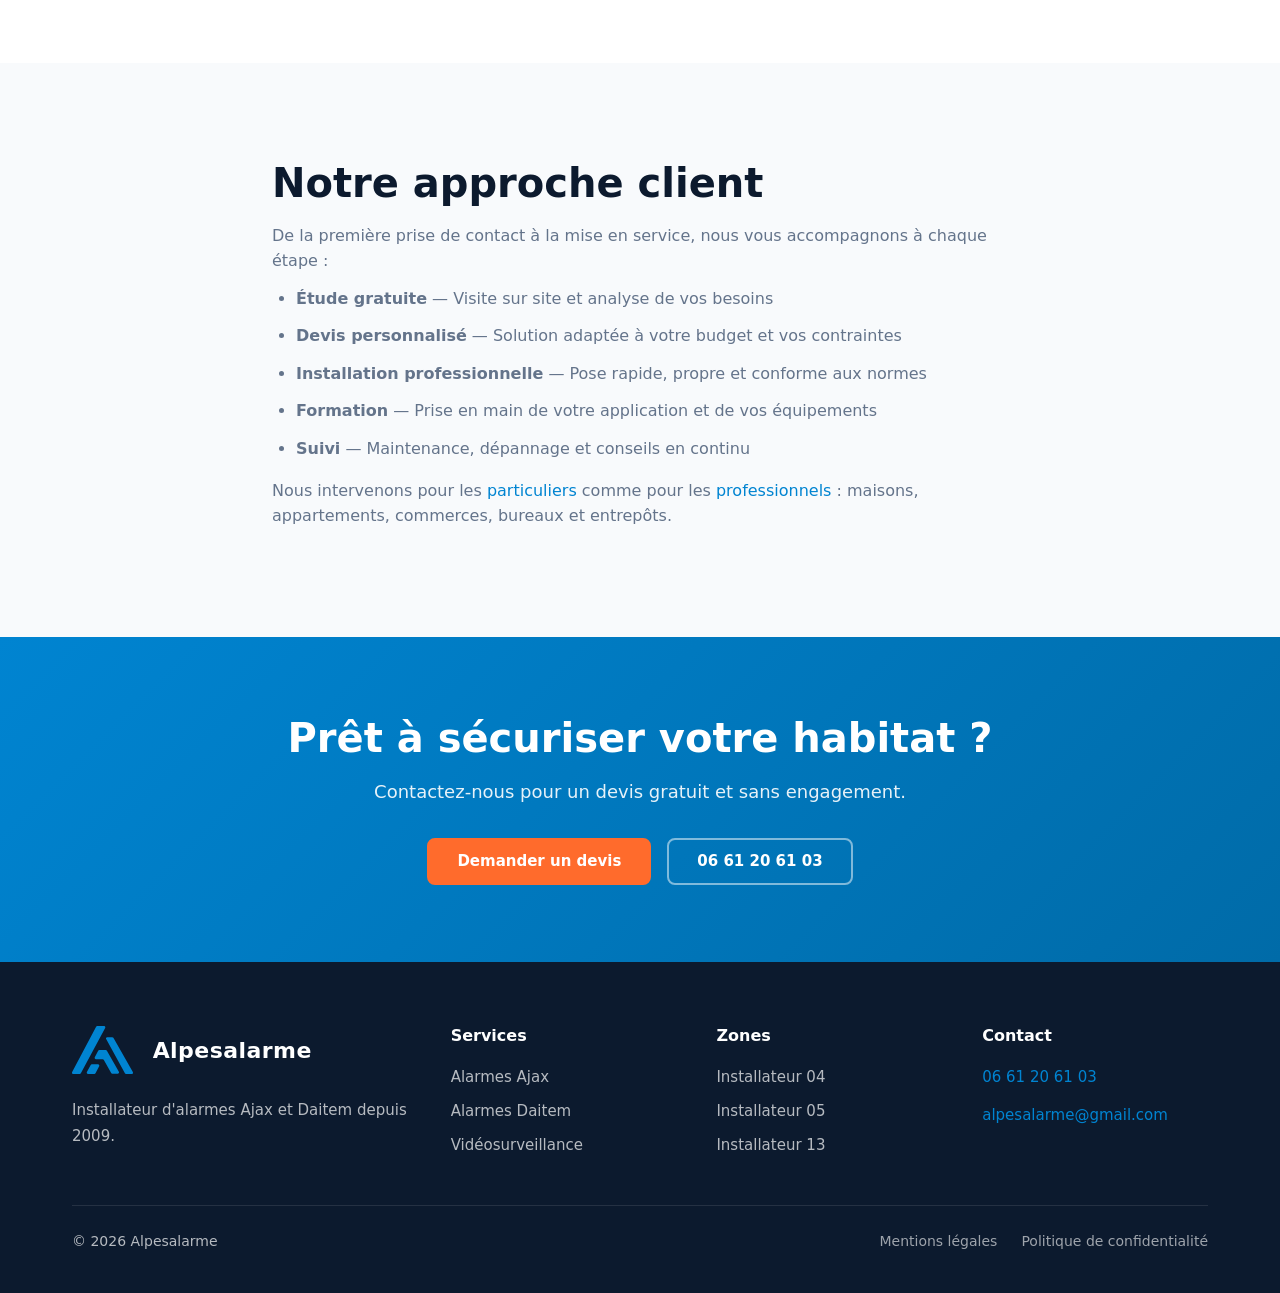
==== commit 61af054d: "feat(nom): Alpesalarme" ====
--- a/about.html
+++ b/about.html
@@ -16,7 +16,7 @@
   <meta property="og:image" content="https://www.alpesalarme.fr/assets/profile.avif">
   <link rel="stylesheet" href="css/main.css">
   <script type="application/ld+json">
-  {"@context":"https://schema.org","@type":"LocalBusiness","name":"Alpesalarme","url":"https://www.alpesalarme.fr/about.html","telephone":"+33492681234","foundingDate":"2009","description":"Installateur d'alarmes et vidéosurveillance depuis 2009"}
+  {"@context":"https://schema.org","@type":"LocalBusiness","name":"Alpesalarme","url":"https://www.alpesalarme.fr/about.html","telephone":"+33661206103","foundingDate":"2009","description":"Installateur d'alarmes et vidéosurveillance depuis 2009"}
   </script>
 </head>
 
@@ -24,8 +24,10 @@
   <a href="#main" class="skip-link">Aller au contenu principal</a>
   <header class="header" role="banner">
     <div class="container header__inner">
-      <a href="index.html" class="header__logo"><img src="assets/logo.svg" alt="Logo Alpesalarme" width="56"
-          height="44"></a>
+      <a href="index.html" class="header__logo" aria-label="Alpesalarme — Accueil">
+        <img src="assets/logo.svg" alt="" width="56" height="44">
+        <span class="header__logo-name">Alpesalarme</span>
+      </a>
       <nav class="header__nav" aria-label="Navigation principale">
         <ul class="header__nav-list">
           <li><a href="index.html" class="header__nav-link">Accueil</a></li>
@@ -54,7 +56,7 @@
       <li><a href="contact.html" class="mobile-nav__link">Contact</a></li>
     </ul>
     <div class="mobile-nav__cta">
-      <a href="tel:+33492681234" class="btn btn--phone">Appeler</a>
+      <a href="tel:+33661206103" class="btn btn--phone">Appeler</a>
       <a href="contact.html" class="btn btn--primary">Devis gratuit</a>
     </div>
   </nav>
@@ -150,7 +152,11 @@
   <footer class="footer" role="contentinfo">
     <div class="container">
       <div class="footer__grid">
-        <div class="footer__brand"><img src="assets/logo.svg" alt="Alpesalarme" width="56" height="44" loading="lazy">
+        <div class="footer__brand">
+          <div class="footer__brand-logo">
+            <img src="assets/logo.svg" alt="" width="56" height="44" loading="lazy">
+            <span class="footer__brand-name">Alpesalarme</span>
+          </div>
           <p>Installateur d'alarmes Ajax et Daitem depuis 2009.</p>
         </div>
         <div>
--- a/css/main.css
+++ b/css/main.css
@@ -147,7 +147,7 @@
   padding-block: clamp(4rem, 8vw, 6rem);
 }
 
-section:nth-child(even) {
+section:nth-child(even):not(.cta-banner) {
   background: var(--color-gray-50);
 }
 
@@ -266,12 +266,34 @@
   align-items: center;
   justify-content: space-between;
   height: 100%;
-  gap: 1.5rem;
+  gap: 1rem;
+}
+
+.header__logo {
+  display: flex;
+  align-items: center;
+  gap: 1.25rem;
+  flex-shrink: 0;
+  color: var(--color-white);
+  text-decoration: none;
+}
+
+.header__logo:hover {
+  color: var(--color-white);
+  opacity: 0.9;
 }
 
 .header__logo img {
   height: 44px;
   width: auto;
+  flex-shrink: 0;
+}
+
+.header__logo-name {
+  font-size: 1.25rem;
+  font-weight: 700;
+  letter-spacing: 0.02em;
+  white-space: nowrap;
 }
 
 .header__nav {
@@ -281,7 +303,8 @@
 .header__nav-list {
   display: flex;
   align-items: center;
-  gap: 0.25rem;
+  gap: 0.5rem;
+  flex-wrap: nowrap;
 }
 
 .header__nav-link {
@@ -303,7 +326,8 @@
 .header__actions {
   display: flex;
   align-items: center;
-  gap: 0.75rem;
+  gap: 1rem;
+  flex-shrink: 0;
 }
 
 .header__phone {
@@ -1205,7 +1229,7 @@
 }
 
 /* CTA bandeau */
-.cta-banner {
+section.cta-banner {
   background: linear-gradient(135deg, var(--color-primary) 0%, var(--color-primary-dark) 100%);
   color: var(--color-white);
   text-align: center;
@@ -1323,14 +1347,30 @@
   border-bottom: 1px solid rgba(255, 255, 255, 0.1);
 }
 
-.footer__brand img {
+.footer__brand-logo {
+  display: flex;
+  align-items: center;
+  gap: 1.25rem;
+  margin-bottom: 1.5rem;
+}
+
+.footer__brand-logo img {
   height: 48px;
-  margin-bottom: 1rem;
+  width: auto;
+  flex-shrink: 0;
+}
+
+.footer__brand-name {
+  font-size: 1.375rem;
+  font-weight: 700;
+  color: var(--color-white);
+  letter-spacing: 0.02em;
 }
 
 .footer__brand p {
   font-size: 0.9375rem;
   line-height: 1.7;
+  margin-top: 0.25rem;
 }
 
 .footer h4 {
@@ -1469,8 +1509,24 @@
 }
 
 @media (min-width: 1024px) {
+  .header__inner {
+    display: grid;
+    grid-template-columns: 1fr auto 1fr;
+    align-items: center;
+    gap: 1.5rem;
+  }
+
+  .header__logo {
+    justify-self: start;
+  }
+
   .header__nav {
     display: block;
+    justify-self: center;
+  }
+
+  .header__actions {
+    justify-self: end;
   }
 
   .header__burger {
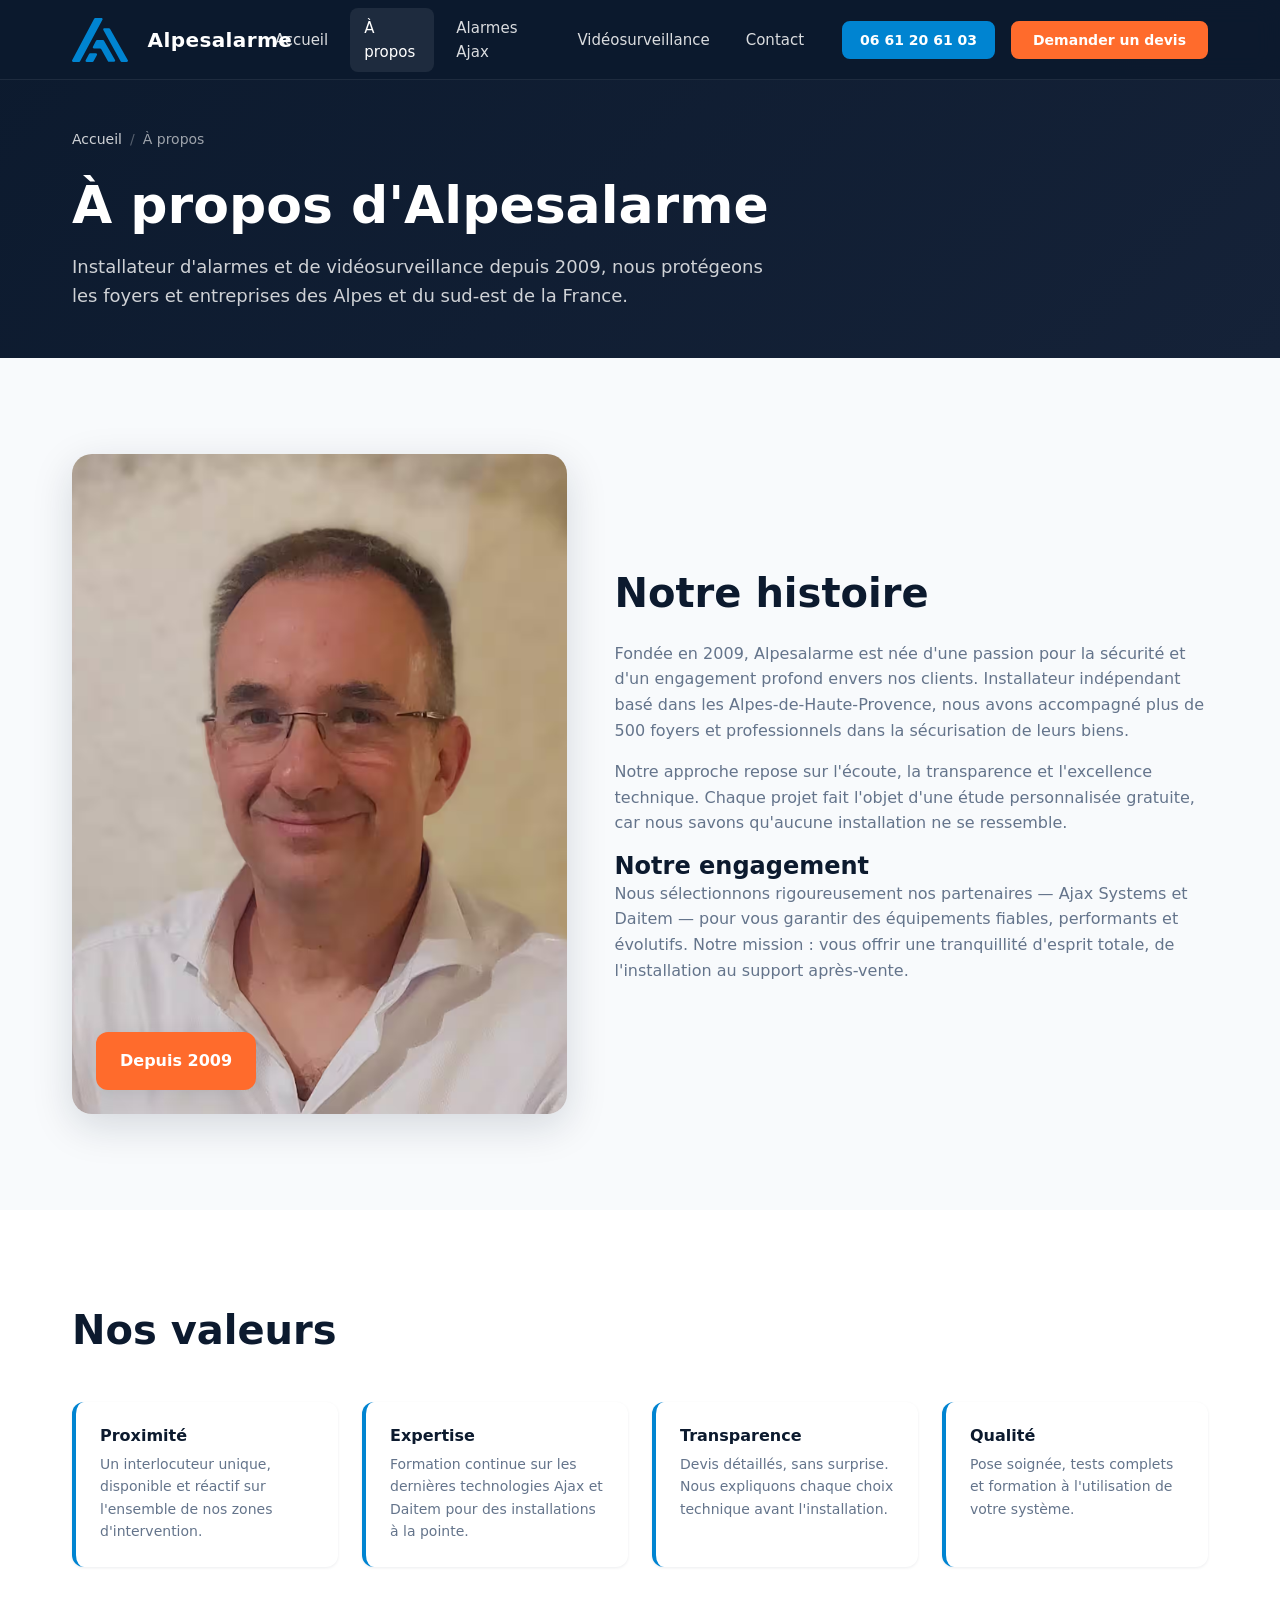
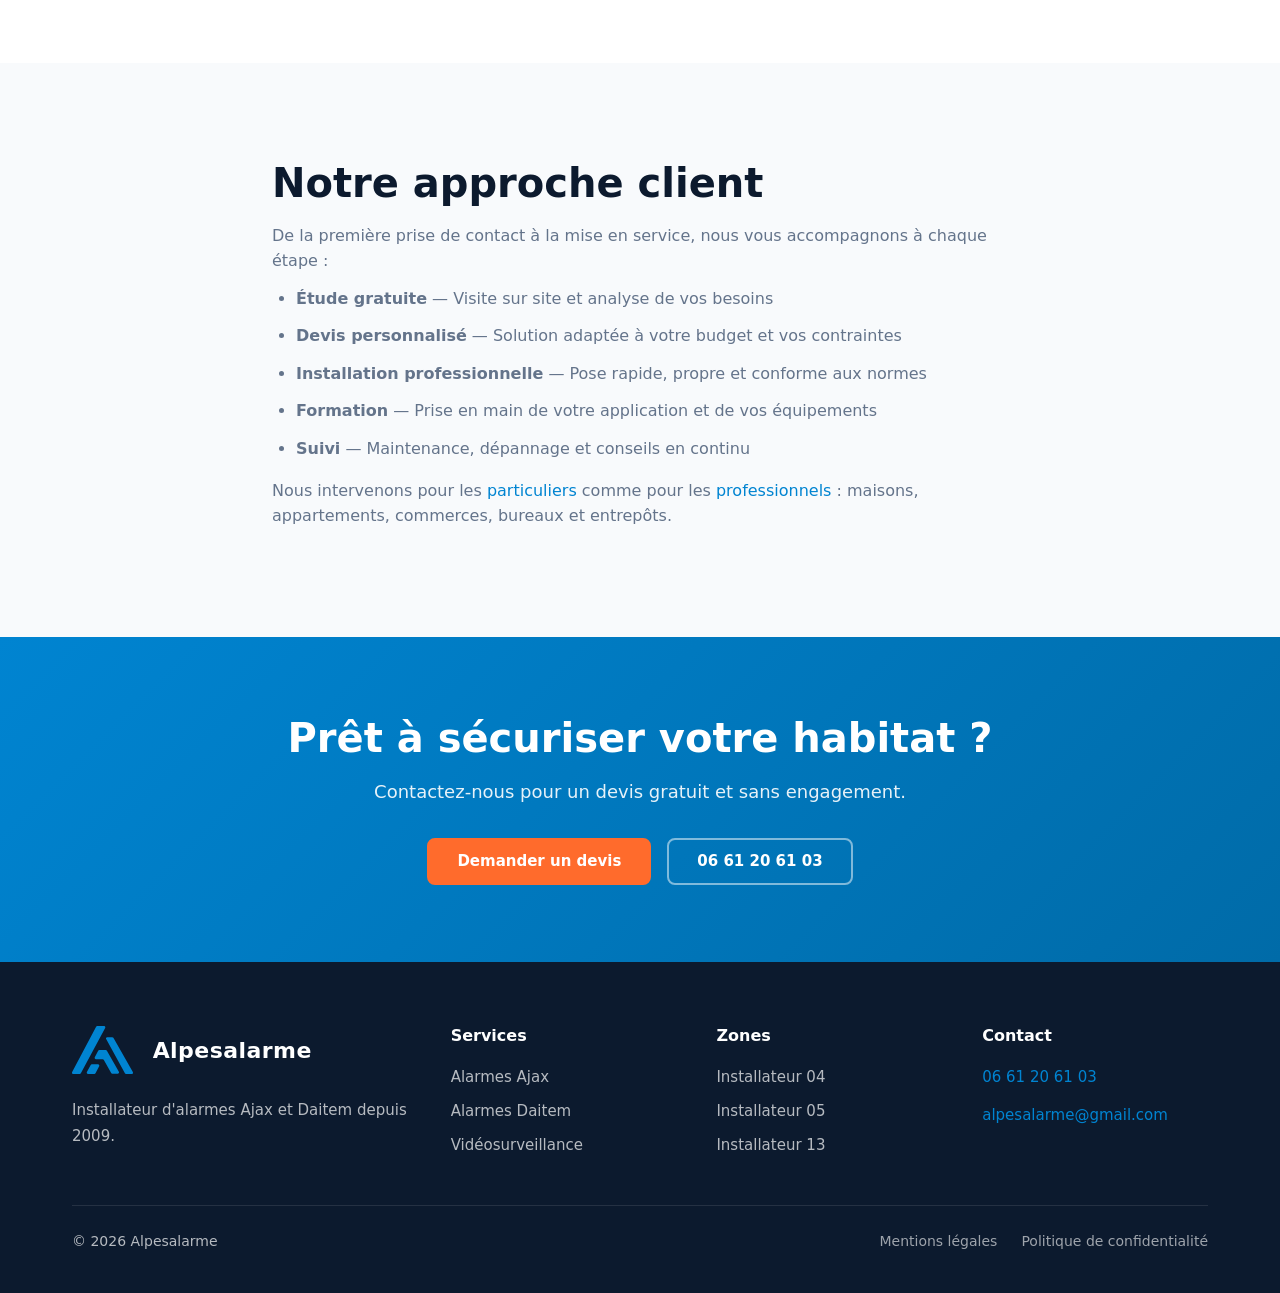
==== commit b02a9a00: "rm(Daitem): nav" ====
--- a/about.html
+++ b/about.html
@@ -33,7 +33,6 @@
           <li><a href="index.html" class="header__nav-link">Accueil</a></li>
           <li><a href="about.html" class="header__nav-link header__nav-link--active">À propos</a></li>
           <li><a href="ajax.html" class="header__nav-link">Alarmes Ajax</a></li>
-          <li><a href="daitem.html" class="header__nav-link">Alarmes Daitem</a></li>
           <li><a href="videosurveillance.html" class="header__nav-link">Vidéosurveillance</a></li>
           <li><a href="contact.html" class="header__nav-link">Contact</a></li>
         </ul>
--- a/css/main.css
+++ b/css/main.css
@@ -32,7 +32,9 @@
   --container-narrow: 900px;
 }
 
-*, *::before, *::after {
+*,
+*::before,
+*::after {
   box-sizing: border-box;
   margin: 0;
   padding: 0;
@@ -95,18 +97,34 @@
 }
 
 /* Typographie */
-h1, h2, h3, h4 {
+h1,
+h2,
+h3,
+h4 {
   color: var(--color-dark);
   line-height: 1.2;
   font-weight: 700;
 }
 
-h1 { font-size: clamp(2rem, 5vw, 3.25rem); }
-h2 { font-size: clamp(1.75rem, 3.5vw, 2.5rem); }
-h3 { font-size: clamp(1.25rem, 2.5vw, 1.5rem); }
-
-p { margin-bottom: 1rem; }
-p:last-child { margin-bottom: 0; }
+h1 {
+  font-size: clamp(2rem, 5vw, 3.25rem);
+}
+
+h2 {
+  font-size: clamp(1.75rem, 3.5vw, 2.5rem);
+}
+
+h3 {
+  font-size: clamp(1.25rem, 2.5vw, 1.5rem);
+}
+
+p {
+  margin-bottom: 1rem;
+}
+
+p:last-child {
+  margin-bottom: 0;
+}
 
 .section-label {
   display: inline-block;
@@ -128,8 +146,13 @@
   max-width: 640px;
 }
 
-.text-center { text-align: center; }
-.text-center .section-intro { margin-inline: auto; }
+.text-center {
+  text-align: center;
+}
+
+.text-center .section-intro {
+  margin-inline: auto;
+}
 
 /* Layout */
 .container {
@@ -394,6 +417,8 @@
 .mobile-nav__list {
   display: flex;
   flex-direction: column;
+  justify-content: center;
+  align-items: center;
   gap: 0.25rem;
 }
 
@@ -484,8 +509,15 @@
 }
 
 @keyframes pulse {
-  0%, 100% { opacity: 1; }
-  50% { opacity: 0.5; }
+
+  0%,
+  100% {
+    opacity: 1;
+  }
+
+  50% {
+    opacity: 0.5;
+  }
 }
 
 .hero h1 {
@@ -631,9 +663,17 @@
   gap: 1.5rem;
 }
 
-.grid--2 { grid-template-columns: repeat(auto-fit, minmax(280px, 1fr)); }
-.grid--3 { grid-template-columns: repeat(auto-fit, minmax(260px, 1fr)); }
-.grid--4 { grid-template-columns: repeat(auto-fit, minmax(220px, 1fr)); }
+.grid--2 {
+  grid-template-columns: repeat(auto-fit, minmax(280px, 1fr));
+}
+
+.grid--3 {
+  grid-template-columns: repeat(auto-fit, minmax(260px, 1fr));
+}
+
+.grid--4 {
+  grid-template-columns: repeat(auto-fit, minmax(220px, 1fr));
+}
 
 .card {
   background: var(--color-white);
@@ -1458,8 +1498,13 @@
   border: 0;
 }
 
-.mt-2 { margin-top: 2rem; }
-.mb-3 { margin-bottom: 3rem; }
+.mt-2 {
+  margin-top: 2rem;
+}
+
+.mb-3 {
+  margin-bottom: 3rem;
+}
 
 /* Responsive */
 @media (min-width: 640px) {
@@ -1508,7 +1553,7 @@
   }
 }
 
-@media (min-width: 1024px) {
+@media (min-width: 1200px) {
   .header__inner {
     display: grid;
     grid-template-columns: 1fr auto 1fr;
@@ -1549,13 +1594,19 @@
 }
 
 @media (prefers-reduced-motion: reduce) {
-  html { scroll-behavior: auto; }
-  *, *::before, *::after {
+  html {
+    scroll-behavior: auto;
+  }
+
+  *,
+  *::before,
+  *::after {
     animation-duration: 0.01ms !important;
     transition-duration: 0.01ms !important;
   }
+
   .reveal {
     opacity: 1;
     transform: none;
   }
-}
+}
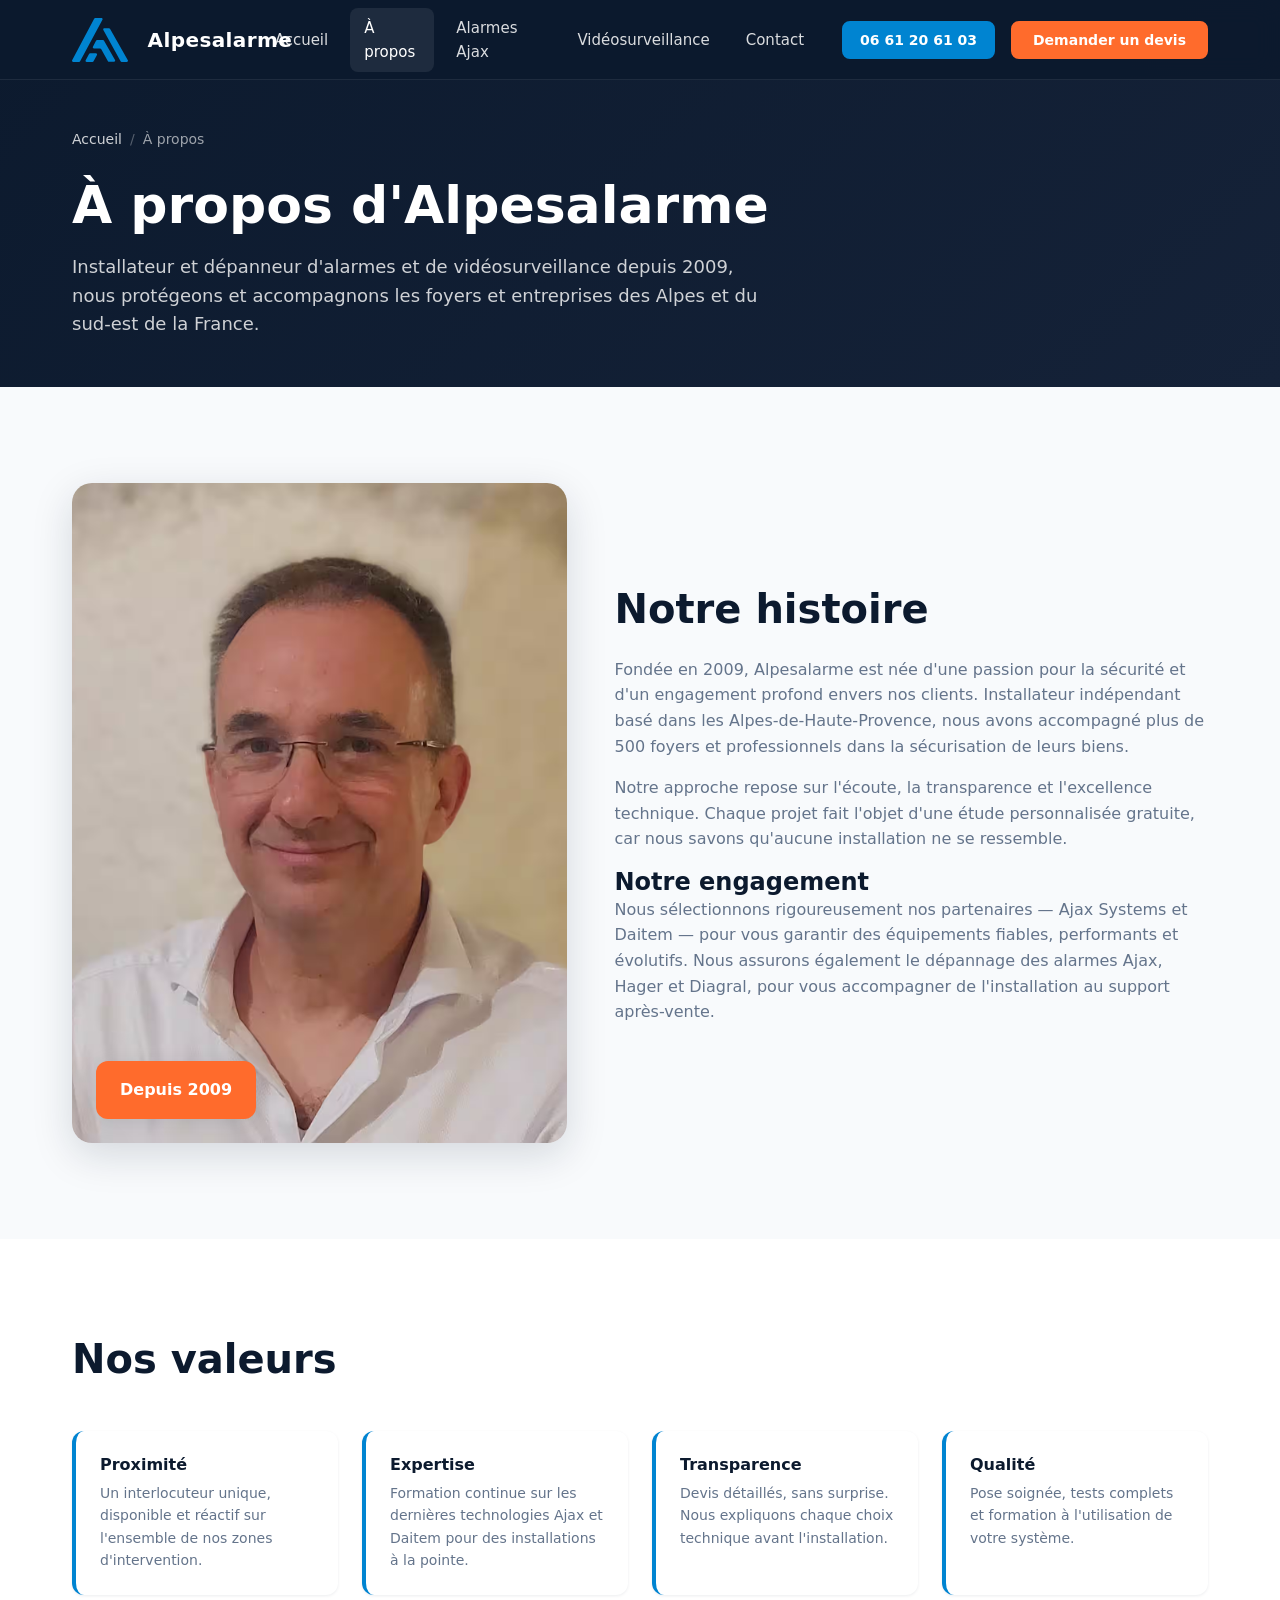
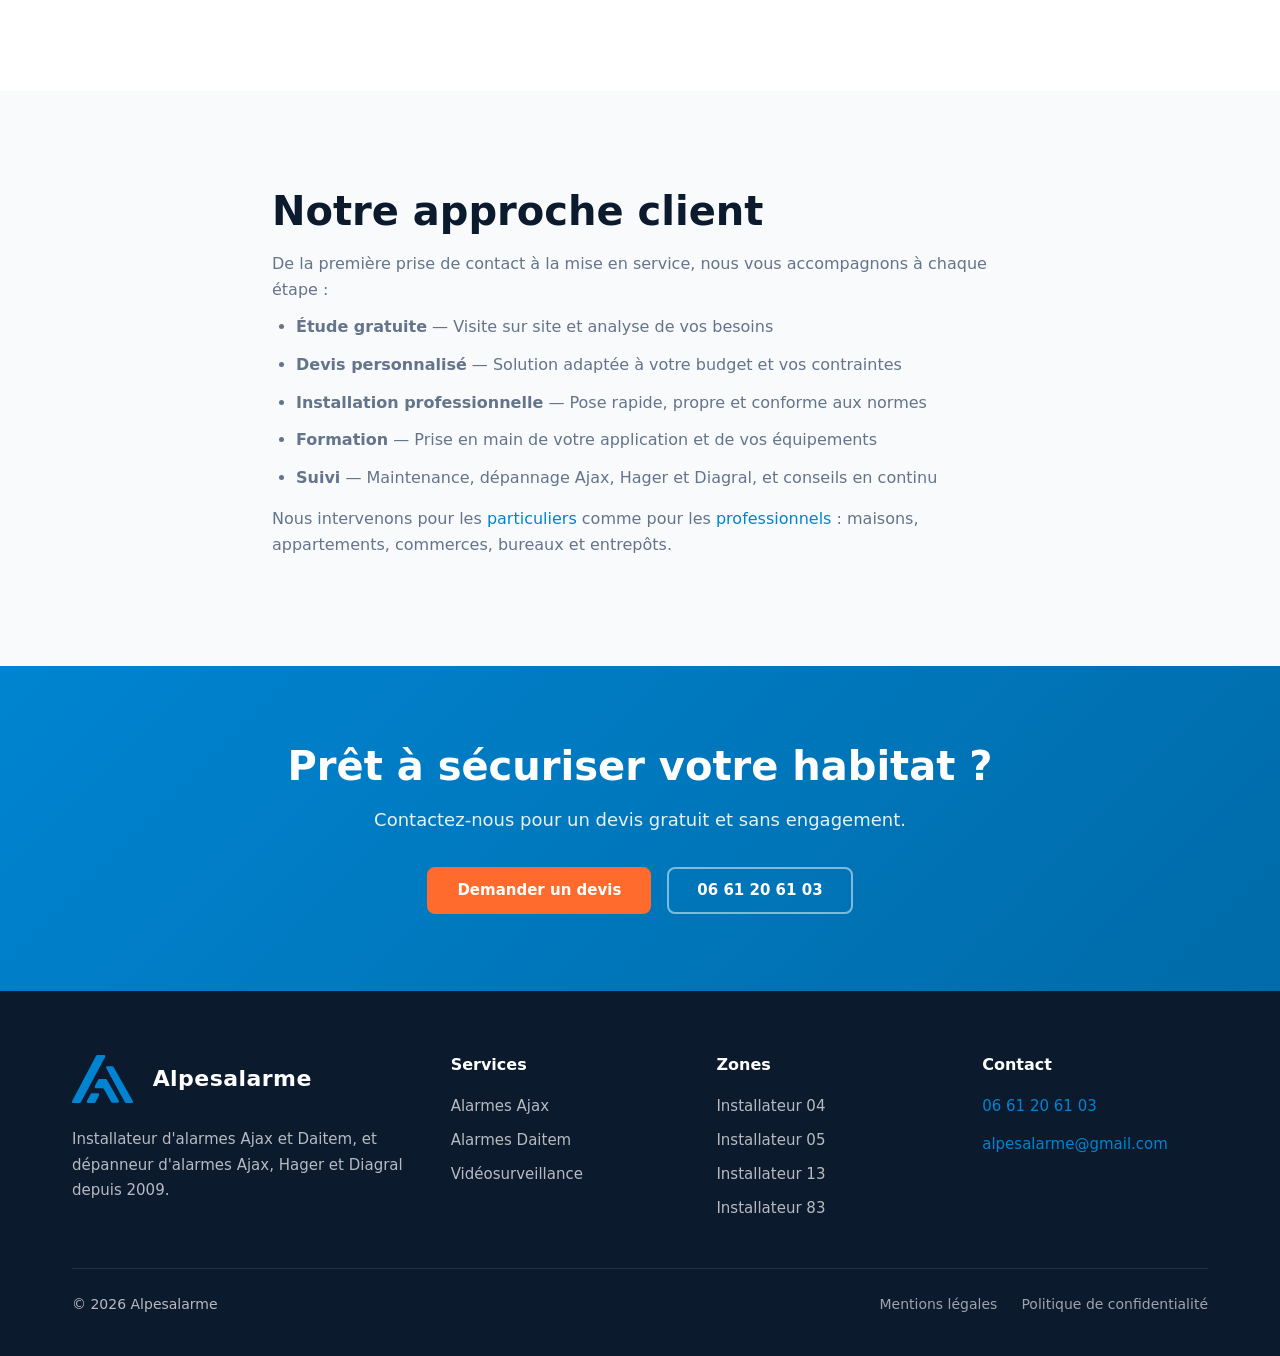
==== commit 1662f44e: "feat(contenu): ajout de contenu, images, et paragraphe" ====
--- a/about.html
+++ b/about.html
@@ -6,12 +6,12 @@
   <meta name="viewport" content="width=device-width, initial-scale=1.0">
   <title>À propos — Installateur alarme depuis 2009 | Alpesalarme</title>
   <meta name="description"
-    content="Découvrez Alpesalarme, installateur d'alarmes et vidéosurveillance depuis 2009 dans les Alpes-de-Haute-Provence, Hautes-Alpes et Bouches-du-Rhône. Expertise, proximité et confiance.">
+    content="Découvrez Alpesalarme, installateur et dépanneur d'alarmes et vidéosurveillance depuis 2009 dans les Alpes-de-Haute-Provence, Hautes-Alpes, Bouches-du-Rhône et le Var. Expertise, proximité et confiance.">
   <link rel="canonical" href="https://www.alpesalarme.fr/about.html">
   <link rel="icon" href="assets/logo.svg" type="image/svg+xml">
   <meta property="og:title" content="À propos d'Alpesalarme — Installateur depuis 2009">
   <meta property="og:description"
-    content="Plus de 15 ans d'expérience en installation d'alarmes Ajax et Daitem dans le sud-est de la France.">
+    content="Plus de 15 ans d'expérience en installation d'alarmes Ajax et Daitem et en dépannage Ajax, Hager et Diagral dans le sud-est de la France.">
   <meta property="og:url" content="https://www.alpesalarme.fr/about.html">
   <meta property="og:image" content="https://www.alpesalarme.fr/assets/profile.avif">
   <link rel="stylesheet" href="css/main.css">
@@ -67,8 +67,8 @@
           <a href="index.html">Accueil</a><span class="breadcrumb__sep">/</span><span>À propos</span>
         </nav>
         <h1>À propos d'Alpesalarme</h1>
-        <p class="page-hero__intro">Installateur d'alarmes et de vidéosurveillance depuis 2009, nous protégeons les
-          foyers et entreprises des Alpes et du sud-est de la France.</p>
+        <p class="page-hero__intro">Installateur et dépanneur d'alarmes et de vidéosurveillance depuis 2009, nous
+          protégeons et accompagnons les foyers et entreprises des Alpes et du sud-est de la France.</p>
       </div>
     </header>
 
@@ -89,8 +89,8 @@
               d'une étude personnalisée gratuite, car nous savons qu'aucune installation ne se ressemble.</p>
             <h3>Notre engagement</h3>
             <p>Nous sélectionnons rigoureusement nos partenaires — Ajax Systems et Daitem — pour vous garantir des
-              équipements fiables, performants et évolutifs. Notre mission : vous offrir une tranquillité d'esprit
-              totale, de l'installation au support après-vente.</p>
+              équipements fiables, performants et évolutifs. Nous assurons également le dépannage des alarmes Ajax,
+              Hager et Diagral, pour vous accompagner de l'installation au support après-vente.</p>
           </div>
         </div>
       </div>
@@ -129,7 +129,7 @@
           <li><strong>Devis personnalisé</strong> — Solution adaptée à votre budget et vos contraintes</li>
           <li><strong>Installation professionnelle</strong> — Pose rapide, propre et conforme aux normes</li>
           <li><strong>Formation</strong> — Prise en main de votre application et de vos équipements</li>
-          <li><strong>Suivi</strong> — Maintenance, dépannage et conseils en continu</li>
+          <li><strong>Suivi</strong> — Maintenance, dépannage Ajax, Hager et Diagral, et conseils en continu</li>
         </ul>
         <p>Nous intervenons pour les <a href="ajax.html">particuliers</a> comme pour les <a
             href="contact.html">professionnels</a> : maisons, appartements, commerces, bureaux et entrepôts.</p>
@@ -156,7 +156,7 @@
             <img src="assets/logo.svg" alt="" width="56" height="44" loading="lazy">
             <span class="footer__brand-name">Alpesalarme</span>
           </div>
-          <p>Installateur d'alarmes Ajax et Daitem depuis 2009.</p>
+          <p>Installateur d'alarmes Ajax et Daitem, et dépanneur d'alarmes Ajax, Hager et Diagral depuis 2009.</p>
         </div>
         <div>
           <h4>Services</h4>
@@ -167,7 +167,7 @@
           <h4>Zones</h4>
           <nav class="footer__links"><a href="installateur-alarme-04.html">Installateur 04</a><a
               href="installateur-alarme-05.html">Installateur 05</a><a href="installateur-alarme-13.html">Installateur
-              13</a></nav>
+              13</a><a href="installateur-alarme-83.html">Installateur 83</a></nav>
         </div>
         <div>
           <h4>Contact</h4>
--- a/css/main.css
+++ b/css/main.css
@@ -728,6 +728,46 @@
 .card__link svg {
   width: 1rem;
   height: 1rem;
+}
+
+/* Galerie matériel */
+.ajax-gallery {
+  margin-top: 3rem;
+}
+
+.ajax-gallery__item {
+  overflow: hidden;
+  background: var(--color-white);
+  border: 1px solid var(--color-gray-200);
+  border-radius: var(--radius-md);
+  box-shadow: var(--shadow-sm);
+}
+
+.ajax-gallery__item img {
+  width: 100%;
+  aspect-ratio: 1200 / 630;
+  object-fit: cover;
+}
+
+.ajax-gallery__item figcaption {
+  display: grid;
+  gap: 0.375rem;
+  padding: 1.25rem;
+}
+
+.ajax-gallery__item figcaption strong {
+  color: var(--color-dark);
+}
+
+.ajax-gallery__item figcaption span {
+  color: var(--color-gray-600);
+  font-size: 0.9375rem;
+}
+
+.ajax-gallery__source {
+  margin-top: 1rem;
+  color: var(--color-gray-600);
+  font-size: 0.8125rem;
   transition: transform var(--transition);
 }
 
